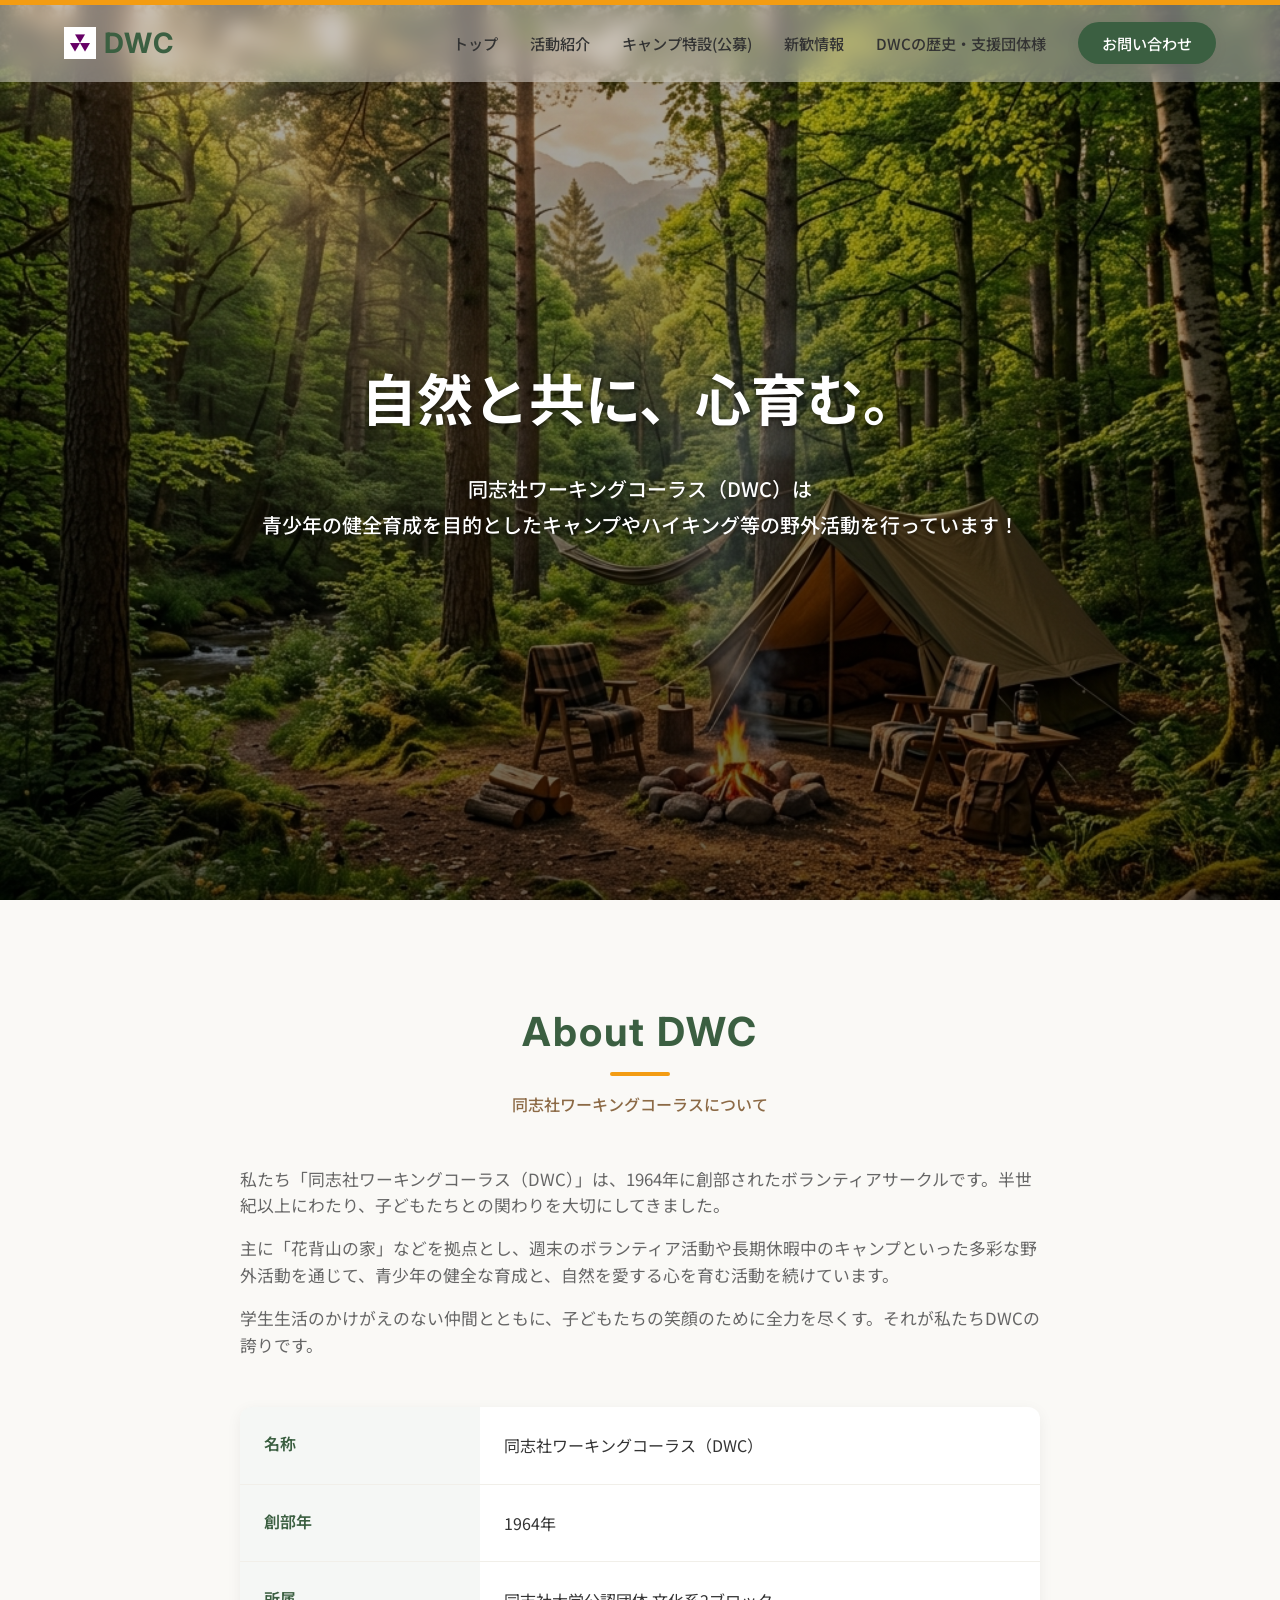
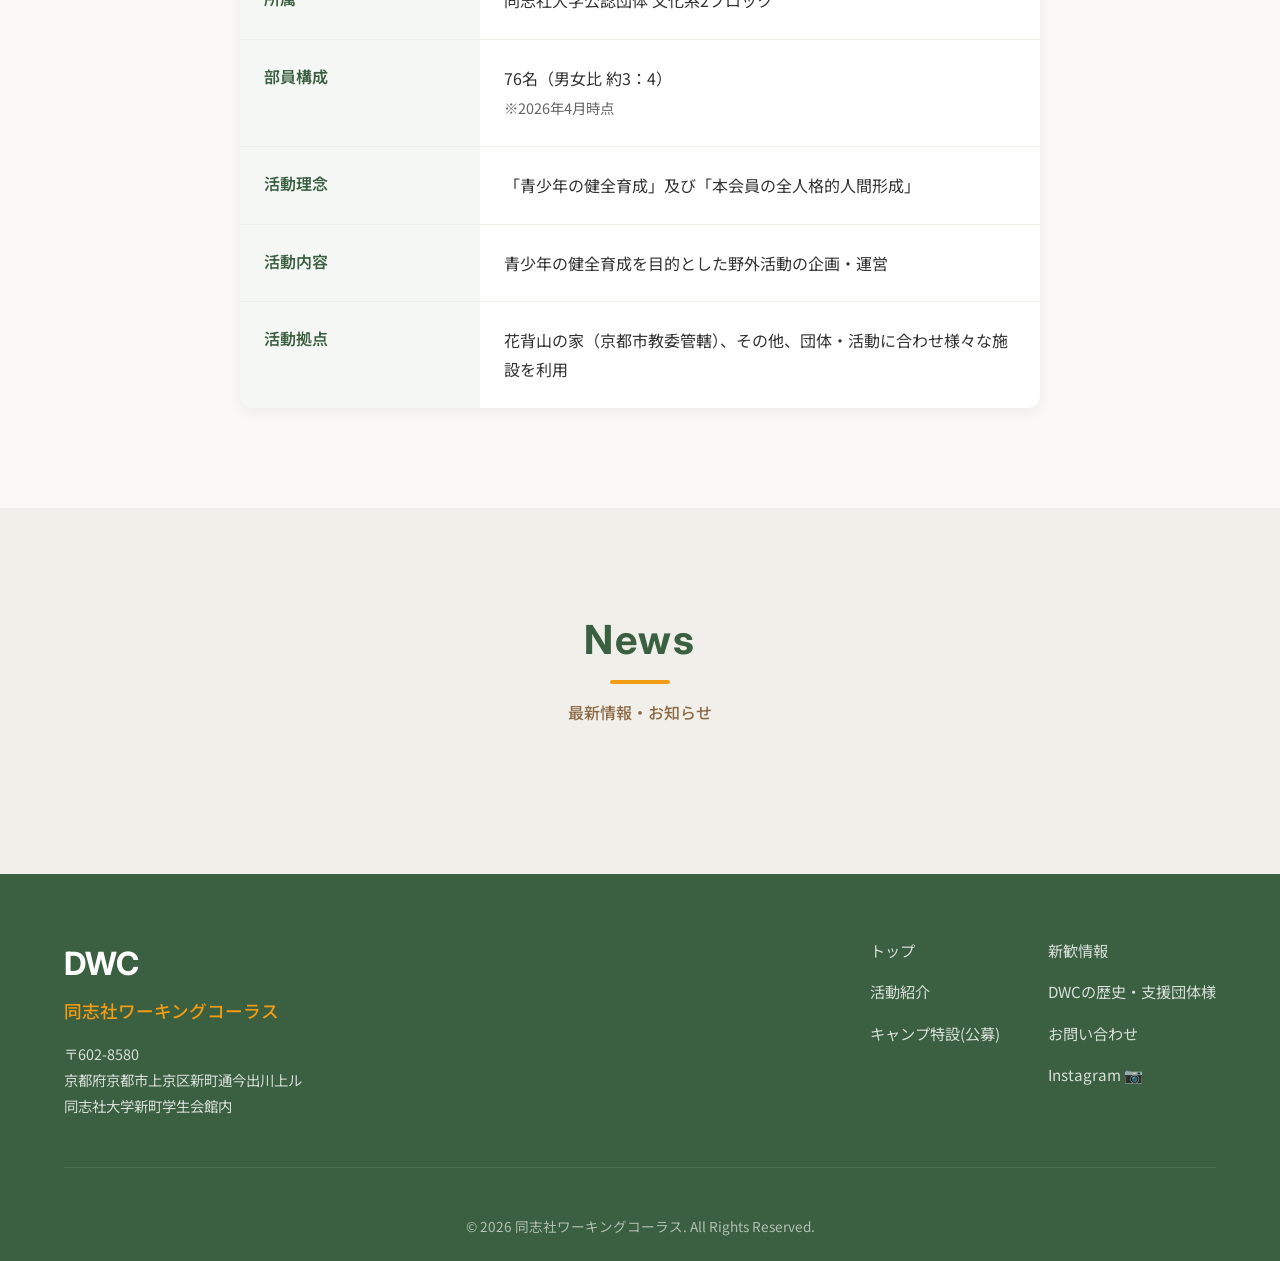
==== index.html @ 0c2f0df3 "Add msvalidate meta tag for site verification" ====
<!DOCTYPE html>
<html lang="ja">
<head>
    <meta charset="UTF-8">
    <meta name="viewport" content="width=device-width, initial-scale=1.0">
    <title>同志社ワーキングコーラス (DWC)</title>
    <meta name="description" content="青少年の健全育成を目的としたキャンプやハイキング等の野外活動を行っているボランティアサークル「同志社ワーキングコーラス（DWC）」の公式Webサイトです。">

    <meta name="google-site-verification" content="WTVAN0LI4fuYYmp2qSgjrgvC6RBIOwUpT6u1dR1ZpLk" />
    <meta name="msvalidate.01" content="C049A3F31948E22A58C5593B2875A94C" />
    <!-- Google Fonts: Inter and Noto Sans JP -->
    <link rel="preconnect" href="https://fonts.googleapis.com">
    <link rel="preconnect" href="https://fonts.gstatic.com" crossorigin>
    <link href="https://fonts.googleapis.com/css2?family=Inter:wght@400;600;700&family=Noto+Sans+JP:wght@400;500;700&display=swap" rel="stylesheet">
    <link rel="stylesheet" href="style.css">
</head>
<body>
    <div id="header-container"></div>

    <main>
        <!-- Hero Section -->
        <section class="hero">
            <div class="hero-overlay"></div>
            <div class="hero-content">
                <h1 class="hero-title fade-in-up">自然と共に、心育む。</h1>
                <p class="hero-subtitle fade-in-up delay-1">同志社ワーキングコーラス（DWC）は<br>青少年の健全育成を目的としたキャンプやハイキング等の野外活動を行っています！</p>
            </div>
        </section>

        <!-- About Section -->
        <section id="about" class="about section-padding">
            <div class="container">
                <div class="section-header">
                    <h2 class="section-title">About DWC</h2>
                    <p class="section-subtitle">同志社ワーキングコーラスについて</p>
                </div>
                <div class="about-section-body">
                    <div class="about-text" style="max-width: 800px; margin: 0 auto 48px;">
                        <p>私たち「同志社ワーキングコーラス（DWC）」は、1964年に創部されたボランティアサークルです。半世紀以上にわたり、子どもたちとの関わりを大切にしてきました。</p>
                        <p>主に「花背山の家」などを拠点とし、週末のボランティア活動や長期休暇中のキャンプといった多彩な野外活動を通じて、青少年の健全な育成と、自然を愛する心を育む活動を続けています。</p>
                        <p>学生生活のかけがえのない仲間とともに、子どもたちの笑顔のために全力を尽くす。それが私たちDWCの誇りです。</p>
                    </div>
                    
                    <div class="overview-content">
                        <table class="overview-table">
                            <tbody>
                                <tr>
                                    <th>名称</th>
                                    <td>同志社ワーキングコーラス（DWC）</td>
                                </tr>
                                <tr>
                                    <th>創部年</th>
                                    <td>1964年</td>
                                </tr>
                                <tr>
                                    <th>所属</th>
                                    <td>同志社大学公認団体 文化系2ブロック</td>
                                </tr>
                                <tr>
                                    <th>部員構成</th>
                                    <td>76名（男女比 約3：4）<br><span style="font-size: 0.9em; color: var(--color-text-light);">※2026年4月時点</span></td>
                                </tr>
                                <tr>
                                    <th>活動理念</th>
                                    <td>「青少年の健全育成」及び「本会員の全人格的人間形成」</td>
                                </tr>
                                <tr>
                                    <th>活動内容</th>
                                    <td>青少年の健全育成を目的とした野外活動の企画・運営</td>
                                </tr>
                                <tr>
                                    <th>活動拠点</th>
                                    <td>花背山の家（京都市教委管轄）、その他、団体・活動に合わせ様々な施設を利用</td>
                                </tr>
                            </tbody>
                        </table>
                    </div>
                </div>
            </div>
        </section>

        <!-- News Section -->
        <section id="news" class="news section-padding bg-light">
            <div class="container">
                <div class="section-header">
                    <h2 class="section-title">News</h2>
                    <p class="section-subtitle">最新情報・お知らせ</p>
                </div>
                <div class="news-container">
                    <ul id="news-list" class="news-list">
                        <!-- JavaScript will populate items here -->
                    </ul>
                </div>
            </div>
        </section>
    </main>

    <div id="footer-container"></div>

    <script src="script.js"></script>
</body>
</html>
---- style.css ----
/* Variables */
:root {
    --color-primary: #3b5f41; /* Deep forest green */
    --color-primary-light: #4e7a56;
    --color-secondary: #8c6a46; /* Earthy brown */
    --color-accent: #f39c12; /* Energetic orange for uniform */
    --color-bg: #faf9f6; /* Off-white/Beige */
    --color-bg-light: #f1efe9; /* Slightly darker beige for contrast sections */
    --color-text: #333333;
    --color-text-light: #666666;
    --color-white: #ffffff;
    
    --font-main: 'Noto Sans JP', sans-serif;
    --font-heading: 'Inter', 'Noto Sans JP', sans-serif;
    
    --transition-fast: 0.2s ease-in-out;
    --transition-normal: 0.3s ease;
    
    --shadow-sm: 0 4px 15px rgba(0,0,0,0.06); /* 少し濃く */
    --shadow-md: 0 12px 35px rgba(0,0,0,0.12); /* ホバー時はさらにフワッと浮くように */
}

/* Reset & Base */
* {
    margin: 0;
    padding: 0;
    box-sizing: border-box;
}

html {
    scroll-behavior: smooth;
}

body {
    font-family: var(--font-main);
    color: var(--color-text);
    background-color: var(--color-bg);
    line-height: 1.6;
    overflow-x: hidden;
}

a {
    text-decoration: none;
    color: inherit;
}

ul {
    list-style: none;
}

.container {
    max-width: 1200px;
    margin: 0 auto;
    padding: 0 24px;
}

.section-padding {
    padding: 100px 0;
}

.bg-light {
    background-color: var(--color-bg-light);
}

/* Typography */
h1, h2, h3, h4, .logo {
    font-family: var(--font-heading);
    font-weight: 700;
}

.section-header {
    text-align: center;
    margin-bottom: 48px;
}

.section-title {
    font-size: 2.5rem;
    color: var(--color-primary);
    margin-bottom: 16px; /* 8pxから16pxへ広げる */
    letter-spacing: 0.05em;
    position: relative; /* ★追加 */
    display: inline-block; /* ★追加 */
    padding-bottom: 12px; /* ★追加 */
}

.section-title::after {
    content: '';
    position: absolute;
    bottom: 0;
    left: 50%;
    transform: translateX(-50%);
    width: 60px;
    height: 4px;
    background-color: var(--color-accent);
    border-radius: 2px;
}

.section-subtitle {
    font-size: 1rem;
    color: var(--color-secondary);
    font-weight: 500;
}

/* Header & Nav */
.header {
    position: fixed;
    top: 0;
    left: 0;
    width: 100%;
    background-color: rgba(255, 255, 255, 0.4);
    backdrop-filter: blur(10px);
    -webkit-backdrop-filter: blur(10px);
    z-index: 1000;
    box-shadow: var(--shadow-sm);
    transition: var(--transition-normal);
    border-top: 5px solid var(--color-accent); /* ★このオレンジの線を追加！ */
}

.header-container {
    display: flex;
    justify-content: space-between;
    align-items: center;
    max-width: 1200px;
    margin: 0 auto;
    padding: 16px 24px;
}

.logo a {
    font-size: 1.75rem;
    color: var(--color-primary);
    letter-spacing: 0.05em;
}

.nav-list {
    display: flex;
    align-items: center;
    gap: 32px;
}

.nav-link {
    font-size: 0.95rem;
    font-weight: 500;
    color: var(--color-text);
    transition: var(--transition-fast);
    position: relative;
}

.nav-link:hover, .nav-link.active {
    color: var(--color-primary);
}

.nav-link::after {
    content: '';
    position: absolute;
    bottom: -4px;
    left: 0;
    width: 0;
    height: 2px;
    background-color: var(--color-primary);
    transition: var(--transition-normal);
}

.nav-link:hover::after, .nav-link.active::after {
    width: 100%;
}

.nav-link.contact-btn {
    background-color: var(--color-primary);
    color: var(--color-white);
    padding: 10px 24px;
    border-radius: 50px;
    box-shadow: var(--shadow-sm);
}

.nav-link.contact-btn::after {
    display: none;
}

.nav-link.contact-btn:hover {
    background-color: var(--color-primary-light);
    transform: translateY(-2px);
    box-shadow: var(--shadow-md);
}

.menu-toggle {
    display: none;
    flex-direction: column;
    justify-content: space-between;
    width: 30px;
    height: 20px;
    background: transparent;
    border: none;
    cursor: pointer;
    z-index: 1001;
}

.menu-toggle span {
    width: 100%;
    height: 2px;
    background-color: var(--color-text);
    transition: var(--transition-fast);
}

/* Hero Section */
.hero {
    position: relative;
    height: 100vh;
    min-height: 600px;
    display: flex;
    align-items: center;
    justify-content: center;
    text-align: center;
    background: url('assets/hero_bg.png') no-repeat center center/cover;
    background-color: var(--color-primary); /* fallback */
    padding: 0 24px;
    margin-top: 0;
}

.hero-overlay {
    position: absolute;
    top: 0;
    left: 0;
    width: 100%;
    height: 100%;
    background: linear-gradient(to bottom, rgba(0,0,0,0.3) 0%, rgba(0,0,0,0.6) 100%);
}

.hero-content {
    position: relative;
    z-index: 1;
    color: var(--color-white);
    max-width: 800px;
}

.hero-title {
    font-size: 3.5rem;
    margin-bottom: 24px;
    text-shadow: 0 2px 4px rgba(0,0,0,0.5);
}

.hero-subtitle {
    font-size: 1.25rem;
    font-weight: 500;
    text-shadow: 0 2px 4px rgba(0,0,0,0.5);
    line-height: 1.8;
}

/* About Section */
.about-content {
    display: grid;
    grid-template-columns: 1fr 1fr;
    gap: 60px;
    align-items: center;
}

.about-text p {
    margin-bottom: 16px;
    font-size: 1.05rem;
    color: var(--color-text-light);
}

.about-stats {
    display: grid;
    grid-template-columns: 1fr 1fr;
    gap: 24px;
}

.stat-card {
    background-color: var(--color-white);
    padding: 32px 24px;
    border-radius: 12px;
    text-align: center;
    box-shadow: var(--shadow-sm);
    border-top: 4px solid var(--color-accent);
    transition: var(--transition-normal);
}

.stat-card:hover {
    transform: translateY(-5px);
    box-shadow: var(--shadow-md);
}

.stat-number {
    display: block;
    font-size: 1.75rem;
    font-weight: 700;
    color: var(--color-primary);
    margin-bottom: 8px;
    font-family: var(--font-heading);
}

.stat-label {
    font-size: 0.9rem;
    color: var(--color-text-light);
    font-weight: 500;
}

/* News Section */
.news-container {
    max-width: 800px;
    margin: 0 auto;
}

.news-list {
    display: flex;
    flex-direction: column;
    gap: 16px;
}

.news-item {
    background-color: var(--color-white);
    border-radius: 8px;
    padding: 24px;
    display: flex;
    align-items: center;
    gap: 24px;
    box-shadow: var(--shadow-sm);
    transition: var(--transition-normal);
}

.news-item:hover {
    transform: translateX(5px);
    box-shadow: var(--shadow-md);
    border-left: 4px solid var(--color-accent);
}

.news-date {
    font-family: var(--font-heading);
    font-weight: 600;
    color: var(--color-secondary);
    white-space: nowrap;
}

.news-title {
    font-size: 1rem;
    font-weight: 500;
    color: var(--color-text);
}

.news-title a {
    transition: var(--transition-fast);
}

.news-title a:hover {
    color: var(--color-primary);
}

/* Footer */
.footer {
    background-color: var(--color-primary);
    color: var(--color-white);
    padding: 64px 0 24px;
}

.footer-content {
    display: grid;
    grid-template-columns: 1fr 1fr;
    gap: 48px;
    margin-bottom: 48px;
    padding-bottom: 48px;
    border-bottom: 1px solid rgba(255,255,255,0.1);
}

.footer-logo {
    font-size: 2rem;
    margin-bottom: 8px;
}

.footer-org {
    font-size: 1.1rem;
    font-weight: 500;
    margin-bottom: 16px;
    color: var(--color-accent);
}

.footer-address {
    font-size: 0.9rem;
    opacity: 0.8;
    line-height: 1.8;
}

.footer-links {
    display: flex;
    gap: 48px;
    justify-content: flex-end;
}

.footer-links ul {
    display: flex;
    flex-direction: column;
    gap: 16px;
}

.footer-links a {
    font-size: 0.95rem;
    opacity: 0.8;
    transition: var(--transition-fast);
}

.footer-links a:hover {
    opacity: 1;
    color: var(--color-accent);
}

.footer-bottom {
    text-align: center;
    font-size: 0.85rem;
    opacity: 0.6;
}

/* Animations */
.fade-in-up {
    animation: fadeInUp 1s ease forwards;
    opacity: 0;
    transform: translateY(20px);
}

.delay-1 {
    animation-delay: 0.3s;
}

@keyframes fadeInUp {
    to {
        opacity: 1;
        transform: translateY(0);
    }
}

/* Responsive */
@media (max-width: 900px) {
    .about-content {
        grid-template-columns: 1fr;
        gap: 40px;
    }
    
    .footer-content {
        grid-template-columns: 1fr;
        gap: 32px;
    }
    
    .footer-links {
        justify-content: flex-start;
    }
}

@media (max-width: 768px) {
    .menu-toggle {
        display: flex;
    }
    
    .nav {
        position: fixed;
        top: 0;
        right: -100%;
        width: 80%;
        max-width: 300px;
        height: 100vh;
        background-color: var(--color-white);
        padding: 80px 24px 40px;
        box-shadow: -5px 0 15px rgba(0,0,0,0.1);
        transition: var(--transition-normal);
        overflow-y: auto;
    }
    
    .nav.open {
        right: 0;
    }
    
    .nav-list {
        flex-direction: column;
        align-items: flex-start;
        gap: 24px;
    }
    
    .nav-link.contact-btn {
        margin-top: 16px;
    }
    
    .menu-toggle.open span:nth-child(1) {
        transform: translateY(9px) rotate(45deg);
    }
    
    .menu-toggle.open span:nth-child(2) {
        opacity: 0;
    }
    
    .menu-toggle.open span:nth-child(3) {
        transform: translateY(-9px) rotate(-45deg);
    }

    .hero-title {
        font-size: 2.5rem;
    }
    
    .hero-subtitle {
        font-size: 1.05rem;
    }

    .news-item {
        flex-direction: column;
        align-items: flex-start;
        gap: 8px;
    }
}

/* Page Header (Subpages) */
.page-header {
    background-color: var(--color-primary);
    color: var(--color-white);
    padding: 140px 0 60px; /* Account for fixed header */
    text-align: center;
}

.page-title {
    font-size: 2.5rem;
    letter-spacing: 0.05em;
    text-shadow: 0 2px 4px rgba(0,0,0,0.2);
}

/* History Page specific */
.history-text {
    max-width: 800px;
    margin: 0 auto;
    background-color: var(--color-white);
    padding: 40px;
    border-radius: 12px;
    box-shadow: var(--shadow-sm);
    border-top: 4px solid var(--color-accent);
}

.history-text p {
    font-size: 1.05rem;
    color: var(--color-text);
    margin-bottom: 24px;
    line-height: 1.8;
}

.history-text p:last-child {
    margin-bottom: 0;
}

.supporters-grid {
    display: grid;
    grid-template-columns: repeat(auto-fit, minmax(300px, 1fr));
    gap: 32px;
}

.supporter-card {
    background-color: var(--color-white);
    padding: 32px;
    border-radius: 12px;
    box-shadow: var(--shadow-sm);
    transition: var(--transition-normal);
    border-left: 4px solid var(--color-accent);
}

.supporter-card:hover {
    transform: translateY(-5px);
    box-shadow: var(--shadow-md);
}

.supporter-name {
    font-size: 1.25rem;
    color: var(--color-primary);
    margin-bottom: 16px;
    line-height: 1.4;
}

.supporter-desc {
    font-size: 0.95rem;
    color: var(--color-text-light);
    line-height: 1.6;
}

/* About Page specific */
.text-center {
    text-align: center;
}
.daily-desc {
    font-size: 1.15rem;
    color: var(--color-text);
    max-width: 600px;
    margin: 0 auto;
    line-height: 1.8;
}

/* Accordion */
.accordion-container {
    max-width: 800px;
    margin: 0 auto;
    display: flex;
    flex-direction: column;
    gap: 16px;
}
.accordion-item {
    background-color: var(--color-white);
    border-radius: 8px;
    box-shadow: var(--shadow-sm);
    overflow: hidden;
}
.accordion-header {
    width: 100%;
    text-align: left;
    background: none;
    border: none;
    padding: 24px;
    display: flex;
    justify-content: space-between;
    align-items: center;
    cursor: pointer;
    transition: var(--transition-fast);
}
.accordion-header:hover {
    background-color: rgba(59, 95, 65, 0.05);
}
.accordion-title {
    font-size: 1.1rem;
    font-weight: 600;
    color: var(--color-primary);
    font-family: var(--font-heading);
}
.accordion-icon {
    position: relative;
    width: 20px;
    height: 20px;
}
.accordion-icon::before,
.accordion-icon::after {
    content: '';
    position: absolute;
    background-color: var(--color-secondary);
    transition: var(--transition-normal);
}
.accordion-icon::before {
    top: 9px;
    left: 0;
    width: 20px;
    height: 2px;
}
.accordion-icon::after {
    top: 0;
    left: 9px;
    width: 2px;
    height: 20px;
}
.accordion-header.active .accordion-icon::after {
    transform: rotate(90deg);
    opacity: 0;
}
.accordion-content {
    max-height: 0;
    overflow: hidden;
    transition: max-height 0.3s ease-out;
}
.accordion-body {
    padding: 0 24px 24px;
    color: var(--color-text-light);
}
.activity-meta {
    margin-bottom: 16px;
    font-size: 0.95rem;
    color: var(--color-text);
}
.activity-quote {
    border-left: 4px solid var(--color-accent);
    padding-left: 16px;
    font-style: italic;
    background-color: var(--color-bg);
    padding: 16px;
    border-radius: 0 8px 8px 0;
}
.activity-quote p {
    margin-bottom: 8px;
    line-height: 1.6;
}
.activity-quote cite {
    display: block;
    font-size: 0.9rem;
    color: var(--color-secondary);
    text-align: right;
    font-weight: 500;
    font-style: normal;
}

/* Gallery Grid */
.gallery-grid {
    display: grid;
    grid-template-columns: repeat(auto-fit, minmax(300px, 1fr));
    gap: 24px;
}
.gallery-item {
    border-radius: 12px;
    overflow: hidden;
    box-shadow: var(--shadow-sm);
    aspect-ratio: 4 / 3;
    transition: var(--transition-normal);
}
.gallery-item:hover {
    transform: scale(1.02);
    box-shadow: var(--shadow-md);
}
.gallery-image.placeholder-img {
    width: 100%;
    height: 100%;
    background-color: var(--color-bg-light);
    display: flex;
    align-items: center;
    justify-content: center;
    color: var(--color-secondary);
    font-weight: 600;
    font-size: 1.2rem;
    border: 2px dashed rgba(140, 106, 70, 0.3);
}

/* Camp Page specific */
.camp-catchphrase {
    font-size: 2.2rem;
    color: var(--color-primary);
    margin-bottom: 16px;
    letter-spacing: 0.05em;
    font-family: var(--font-heading);
}

/* Overview Table */
.overview-content {
    max-width: 800px;
    margin: 0 auto;
    background-color: var(--color-white);
    border-radius: 12px;
    box-shadow: var(--shadow-sm);
    overflow: hidden;
}
.overview-table {
    width: 100%;
    border-collapse: collapse;
}
.overview-table th, .overview-table td {
    padding: 24px;
    border-bottom: 1px solid var(--color-bg-light);
    text-align: left;
}
.overview-table tr:last-child th, .overview-table tr:last-child td {
    border-bottom: none;
}
.overview-table th {
    background-color: rgba(59, 95, 65, 0.05);
    color: var(--color-primary);
    width: 30%;
    font-weight: 600;
    vertical-align: top;
}
.overview-table td {
    color: var(--color-text);
    line-height: 1.8;
}

/* Features Grid (Safety) */
.features-grid {
    display: grid;
    grid-template-columns: repeat(auto-fit, minmax(300px, 1fr));
    gap: 32px;
}
.feature-card {
    background-color: var(--color-white);
    padding: 40px 32px;
    border-radius: 12px;
    box-shadow: var(--shadow-sm);
    text-align: center;
    border-top: 4px solid var(--color-primary-light);
    transition: var(--transition-normal);
}
.feature-card:hover {
    transform: translateY(-5px);
    box-shadow: var(--shadow-md);
}
.feature-icon {
    font-size: 3rem;
    margin-bottom: 24px;
}
.feature-title {
    font-size: 1.25rem;
    color: var(--color-primary);
    margin-bottom: 16px;
    font-weight: 700;
}
.feature-desc {
    font-size: 0.95rem;
    color: var(--color-text-light);
    line-height: 1.6;
    text-align: left;
}
.safety-list {
    margin-top: 24px;
    padding-top: 24px;
    border-top: 1px solid var(--color-bg-light);
    text-align: left;
    list-style: none;
}
.safety-list li {
    font-size: 0.9rem;
    color: var(--color-text);
    margin-bottom: 16px;
    line-height: 1.5;
    position: relative;
    padding-left: 16px;
}
.safety-list li::before {
    content: '・';
    position: absolute;
    left: 0;
    color: var(--color-primary);
    font-weight: bold;
}
.safety-list li:last-child {
    margin-bottom: 0;
}

/* CTA Section */
.bg-primary {
    background-color: var(--color-primary);
    color: var(--color-white);
}
.cta-title {
    font-size: 2.5rem;
    margin-bottom: 16px;
    color: var(--color-white);
}
.cta-desc {
    font-size: 1.1rem;
    margin-bottom: 40px;
    opacity: 0.9;
}
.cta-button-wrapper {
    margin-bottom: 16px;
}
.btn-large {
    display: inline-block;
    padding: 20px 48px;
    font-size: 1.25rem;
    font-weight: 700;
    border-radius: 50px;
    transition: var(--transition-normal);
    box-shadow: var(--shadow-md);
}
.btn-accent {
    background-color: var(--color-accent);
    color: var(--color-white);
}
.btn-accent:hover {
    background-color: #d67118;
    transform: scale(1.05) translateY(-2px);
    box-shadow: 0 8px 24px rgba(230, 126, 34, 0.4);
    color: var(--color-white);
}
.btn-large.btn-accent.disabled {
    background-color: #95a5a6;
    color: #ffffff;
    pointer-events: none;
    box-shadow: none;
    transform: none;
}
.cta-note {
    font-size: 0.85rem;
    opacity: 0.8;
}

@media (max-width: 768px) {
    .overview-table th, .overview-table td {
        display: block;
        width: 100%;
    }
    .overview-table th {
        border-bottom: none;
        padding-bottom: 8px;
    }
    .overview-table td {
        padding-top: 0;
    }
}

/* Recruit Page specific */
.text-accent {
    color: var(--color-accent); /* Make title brighter */
}

/* Message Section */
.message-content {
    display: flex;
    align-items: center;
    gap: 48px;
    background-color: var(--color-white);
    padding: 40px;
    border-radius: 16px;
    box-shadow: var(--shadow-sm);
    border: 2px solid var(--color-accent); /* Brighter vibe */
}
.message-image {
    flex-shrink: 0;
    width: 200px;
    height: 200px;
    border-radius: 50%;
    overflow: hidden;
}
.message-image.placeholder-img {
    background-color: var(--color-bg-light);
    display: flex;
    align-items: center;
    justify-content: center;
    color: var(--color-secondary);
    font-weight: 600;
    text-align: center;
    border: 2px dashed rgba(140, 106, 70, 0.3);
}
.message-title {
    font-size: 1.8rem;
    color: var(--color-primary);
    margin-bottom: 8px;
    font-family: var(--font-heading);
}
.message-subtitle {
    font-size: 1rem;
    color: var(--color-accent);
    font-weight: 600;
    margin-bottom: 16px;
}
.message-text p {
    font-size: 1.05rem;
    color: var(--color-text);
    margin-bottom: 16px;
    line-height: 1.8;
}

/* Schedule Section */
.schedule-container {
    max-width: 800px;
    margin: 0 auto;
}
.schedule-list {
    display: flex;
    flex-direction: column;
    gap: 16px;
}
.schedule-item {
    background-color: var(--color-white);
    border-radius: 12px;
    padding: 24px;
    display: flex;
    align-items: center;
    gap: 24px;
    box-shadow: var(--shadow-sm);
    transition: var(--transition-fast);
    border-left: 6px solid var(--color-accent); /* Vibrant left border */
}
.schedule-item:hover {
    transform: translateY(-3px) scale(1.01);
    box-shadow: var(--shadow-md);
}
.schedule-date {
    font-family: var(--font-heading);
    font-weight: 700;
    color: var(--color-accent);
    font-size: 1.2rem;
    white-space: nowrap;
    min-width: 100px;
}
.schedule-title {
    font-size: 1.1rem;
    font-weight: 600;
    color: var(--color-text);
}

/* SNS & Poster Section */
.sns-poster-content {
    display: grid;
    grid-template-columns: 1fr 1fr;
    gap: 48px;
    align-items: center;
}
.poster-image {
    width: 100%;
    aspect-ratio: 3 / 4;
    border-radius: 12px;
    box-shadow: var(--shadow-md);
}
.poster-image.placeholder-img {
    background-color: var(--color-bg-light);
    display: flex;
    align-items: center;
    justify-content: center;
    color: var(--color-secondary);
    font-weight: 600;
    text-align: center;
    border: 2px dashed rgba(140, 106, 70, 0.3);
}
.sns-title {
    font-size: 2rem;
    color: var(--color-primary);
    margin-bottom: 16px;
    font-family: var(--font-heading);
}
.sns-desc {
    font-size: 1.1rem;
    line-height: 1.8;
    margin-bottom: 32px;
    color: var(--color-text);
}
.btn-instagram {
    background: linear-gradient(45deg, #f09433 0%, #e6683c 25%, #dc2743 50%, #cc2366 75%, #bc1888 100%);
    color: var(--color-white);
    display: inline-flex;
    align-items: center;
    gap: 12px;
    padding: 16px 32px;
}
.btn-instagram:hover {
    transform: translateY(-3px);
    box-shadow: 0 8px 24px rgba(220, 39, 67, 0.4);
    color: var(--color-white);
}

@media (max-width: 768px) {
    .message-content {
        flex-direction: column;
        text-align: center;
        gap: 24px;
    }
    .sns-poster-content {
        grid-template-columns: 1fr;
    }
    .schedule-item {
        flex-direction: column;
        align-items: flex-start;
        gap: 8px;
    }
}

/* Contact Page specific */
.alert-banner {
    background-color: #fff8e1; /* Light yellow background */
    border: 2px solid #ffc107; /* Amber border */
    border-radius: 12px;
    padding: 24px;
    display: flex;
    gap: 24px;
    align-items: flex-start;
    margin-bottom: 64px;
    box-shadow: var(--shadow-sm);
}
.alert-icon {
    font-size: 2rem;
    line-height: 1;
}
.alert-content {
    flex: 1;
}
.alert-title {
    font-size: 1.2rem;
    color: #b08d00;
    margin-bottom: 8px;
    font-weight: 700;
}
.alert-text {
    font-size: 0.95rem;
    color: var(--color-text);
    margin-bottom: 16px;
    line-height: 1.6;
}
.btn-small {
    display: inline-block;
    padding: 10px 24px;
    font-size: 0.95rem;
    font-weight: 600;
    border-radius: 50px;
    transition: var(--transition-fast);
}
.btn-outline-alert {
    border: 2px solid #ffc107;
    color: #b08d00;
    background-color: transparent;
}
.btn-outline-alert:hover {
    background-color: #ffc107;
    color: var(--color-white);
}

.form-container {
    max-width: 800px;
    margin: 0 auto;
}
.form-note {
    text-align: center;
    color: var(--color-text-light);
    font-size: 0.95rem;
    margin-bottom: 24px;
}
.google-form-wrapper {
    position: relative;
    width: 100%;
    /* Typical aspect ratio for Google Forms */
    padding-bottom: 120%; 
    height: 0;
    overflow: hidden;
    border-radius: 12px;
    box-shadow: var(--shadow-sm);
}
.placeholder-form {
    background-color: var(--color-bg-light);
    border: 2px dashed rgba(140, 106, 70, 0.3);
}
.placeholder-form-content {
    position: absolute;
    top: 0;
    left: 0;
    width: 100%;
    height: 100%;
    display: flex;
    align-items: center;
    justify-content: center;
    color: var(--color-secondary);
    font-weight: 600;
    font-size: 1.2rem;
    text-align: center;
}

@media (max-width: 768px) {
    .alert-banner {
        flex-direction: column;
        align-items: center;
        text-align: center;
        gap: 16px;
    }
    .google-form-wrapper {
        padding-bottom: 150%; /* Taller on mobile */
    }
}

.header-logo-img {
    height: 32px;
    width: auto;
}
.btn-outline {
    display: inline-block;
    padding: 10px 24px;
    font-size: 0.95rem;
    font-weight: 600;
    border-radius: 50px;
    transition: var(--transition-fast);
    border: 2px solid var(--color-primary);
    color: var(--color-primary);
    background-color: transparent;
}
.btn-outline:hover {
    background-color: var(--color-primary);
    color: var(--color-white);
}

/* Camp page specific enhancements */
.intro-message-box {
    max-width: 800px;
    margin: 0 auto;
    background-color: var(--color-white);
    padding: 40px;
    border-radius: 12px;
    box-shadow: var(--shadow-sm);
    border-left: 4px solid var(--color-accent);
}
.intro-message-box p {
    font-size: 1.05rem;
    color: var(--color-text);
    margin-bottom: 16px;
    line-height: 1.8;
    text-align: left;
}
.intro-message-box p:last-child {
    margin-bottom: 0;
}

.health-info-box {
    max-width: 800px;
    margin: 0 auto 48px;
    background-color: var(--color-white);
    border: 2px solid var(--color-accent);
    border-radius: 12px;
    padding: 32px;
    text-align: left;
    box-shadow: var(--shadow-sm);
}
.health-info-title {
    color: var(--color-accent);
    font-size: 1.25rem;
    margin-bottom: 16px;
    font-weight: 700;
}
.health-info-text {
    font-size: 1rem;
    color: var(--color-text);
    line-height: 1.7;
    margin-bottom: 24px;
}
.health-info-contact {
    background-color: var(--color-bg-light);
    padding: 16px;
    border-radius: 8px;
    font-size: 0.95rem;
    color: var(--color-text-light);
    line-height: 1.6;
}
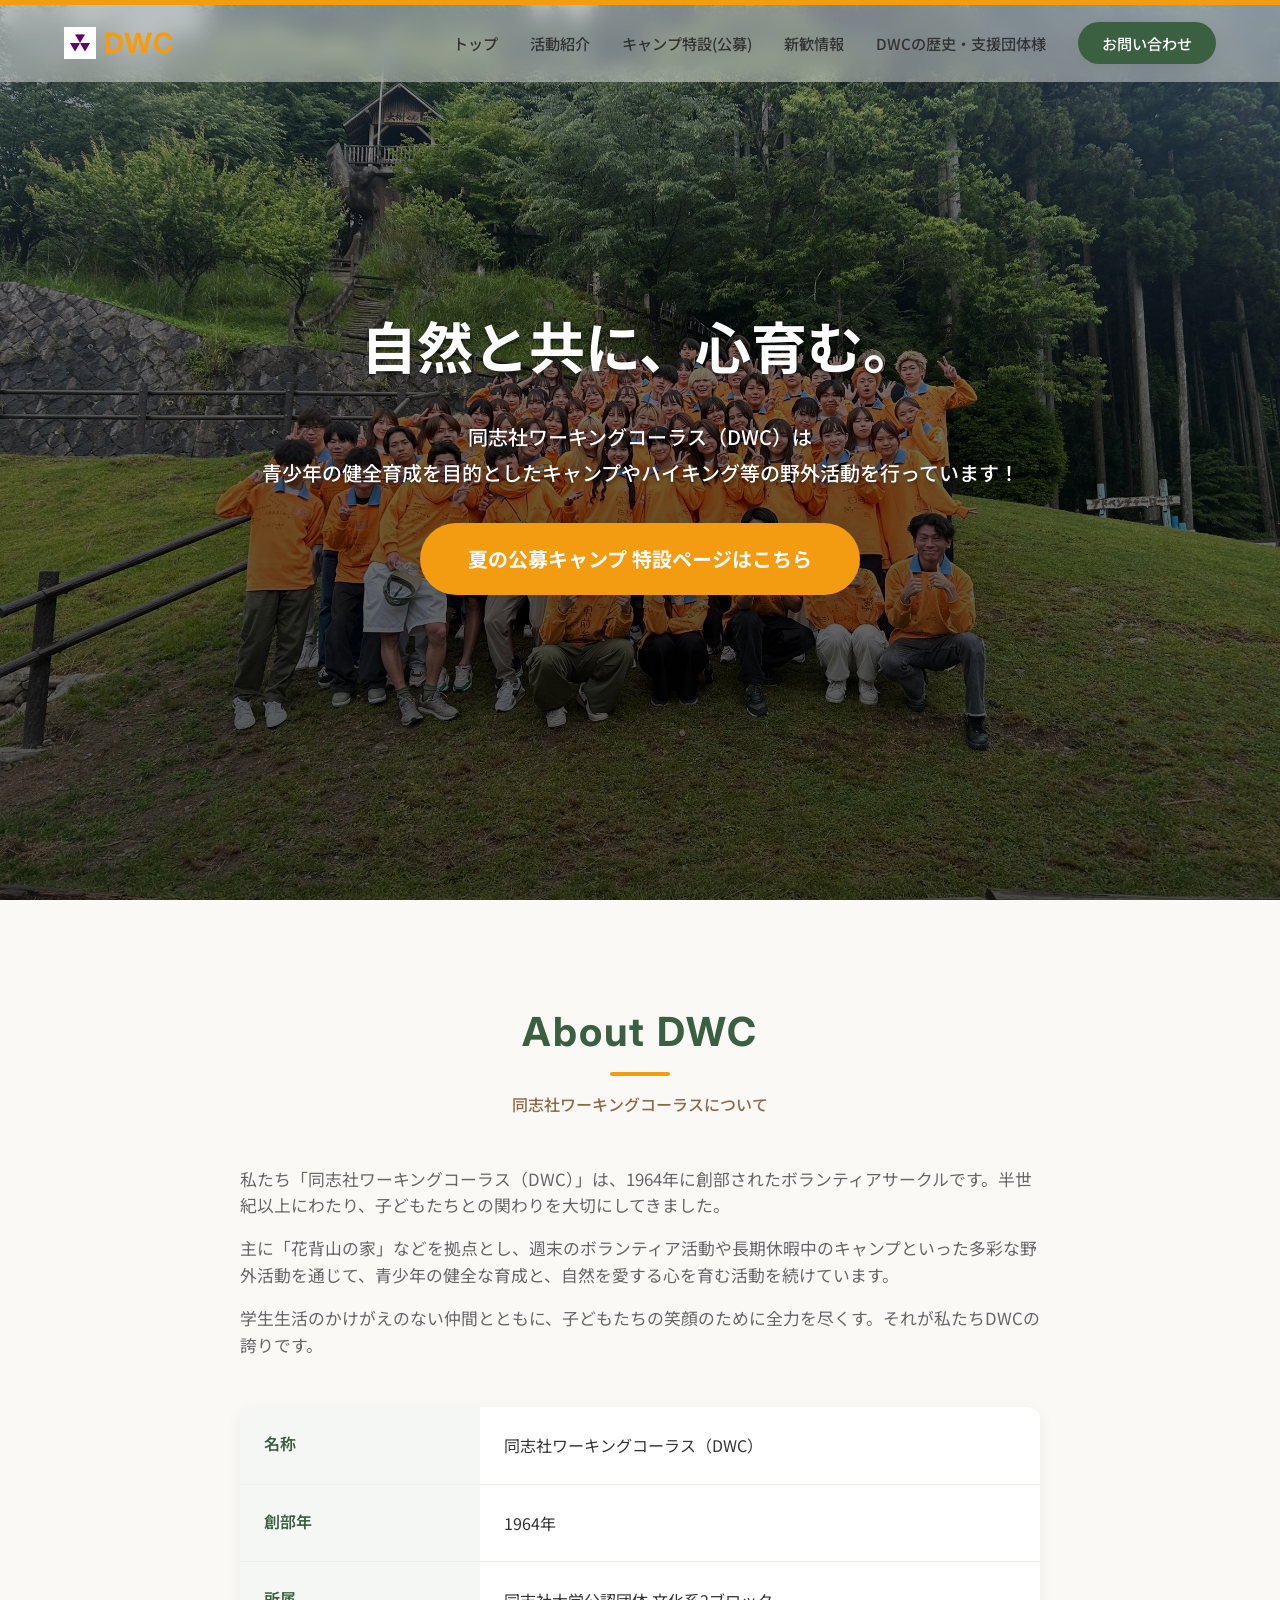
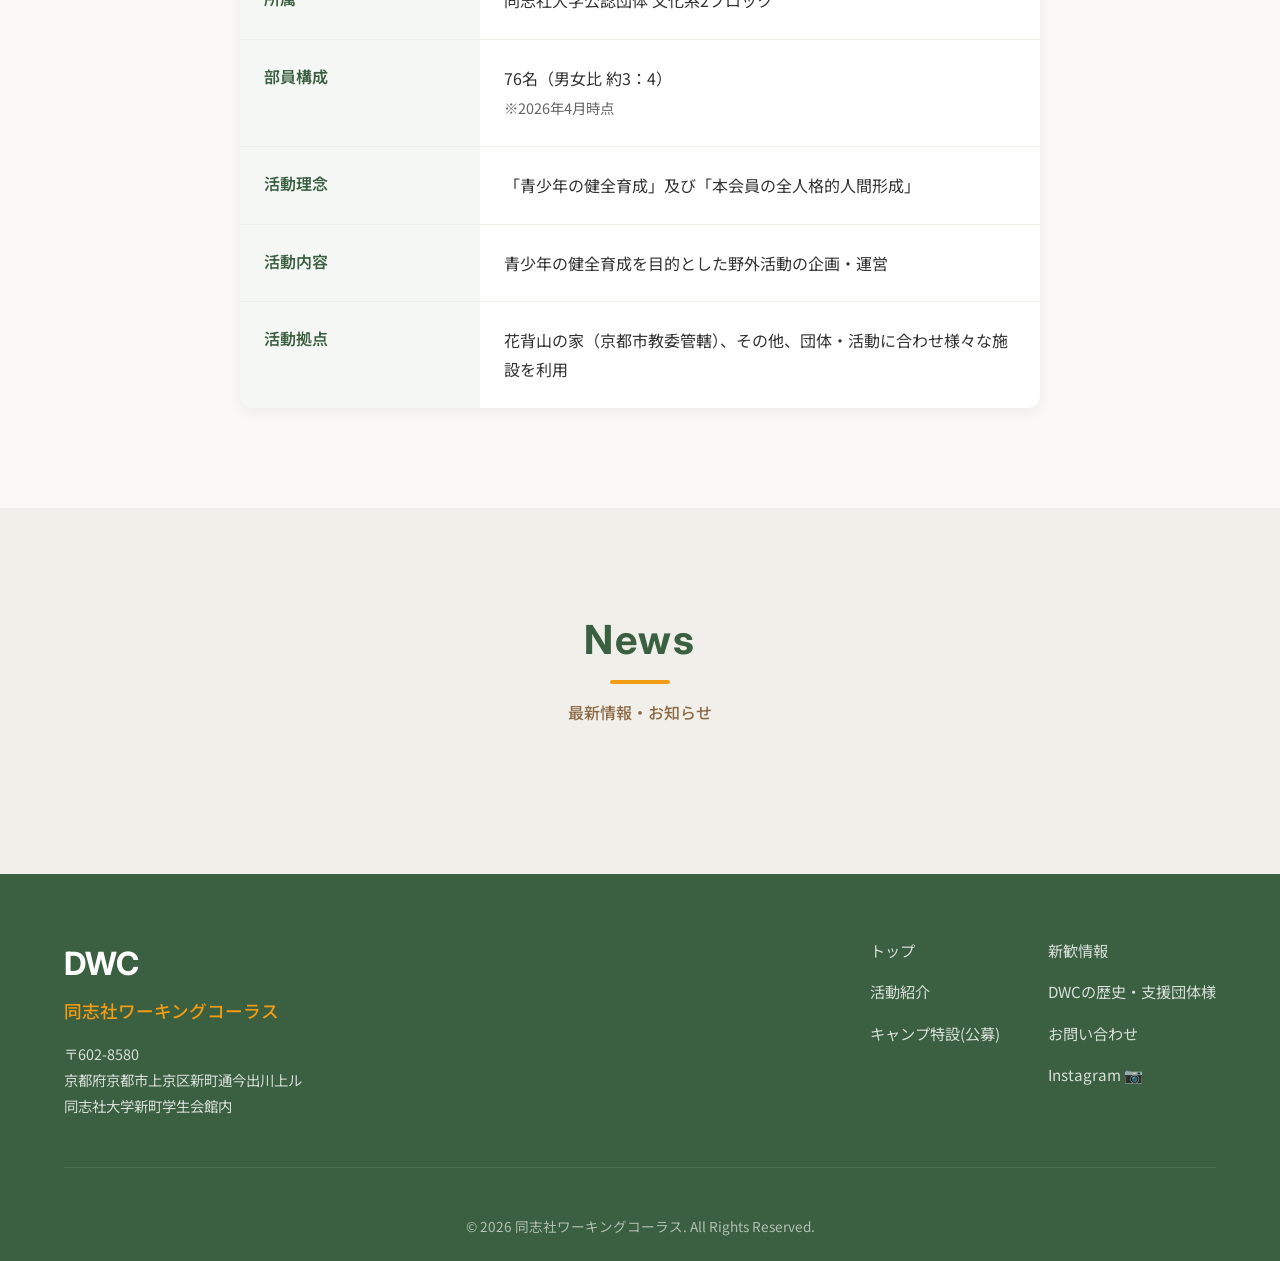
==== commit c39c243c: "Add files via upload" ====
--- a/index.html
+++ b/index.html
@@ -5,14 +5,21 @@
     <meta name="viewport" content="width=device-width, initial-scale=1.0">
     <title>同志社ワーキングコーラス (DWC)</title>
     <meta name="description" content="青少年の健全育成を目的としたキャンプやハイキング等の野外活動を行っているボランティアサークル「同志社ワーキングコーラス（DWC）」の公式Webサイトです。">
-
-    <meta name="google-site-verification" content="WTVAN0LI4fuYYmp2qSgjrgvC6RBIOwUpT6u1dR1ZpLk" />
-    <meta name="msvalidate.01" content="C049A3F31948E22A58C5593B2875A94C" />
     <!-- Google Fonts: Inter and Noto Sans JP -->
     <link rel="preconnect" href="https://fonts.googleapis.com">
     <link rel="preconnect" href="https://fonts.gstatic.com" crossorigin>
     <link href="https://fonts.googleapis.com/css2?family=Inter:wght@400;600;700&family=Noto+Sans+JP:wght@400;500;700&display=swap" rel="stylesheet">
     <link rel="stylesheet" href="style.css">
+    <meta property="og:site_name" content="同志社ワーキングコーラス (DWC)">
+    <script type="application/ld+json">
+    {
+      "@context": "https://schema.org",
+      "@type": "WebSite",
+      "name": "同志社ワーキングコーラス (DWC)",
+      "url": "https://doshisha-working-chorus.github.io/dwc-web/"
+    }
+    </script>
+    <link rel="icon" href="assets/favicon.svg" type="image/svg+xml">
 </head>
 <body>
     <div id="header-container"></div>
@@ -20,10 +27,12 @@
     <main>
         <!-- Hero Section -->
         <section class="hero">
-            <div class="hero-overlay"></div>
             <div class="hero-content">
                 <h1 class="hero-title fade-in-up">自然と共に、心育む。</h1>
                 <p class="hero-subtitle fade-in-up delay-1">同志社ワーキングコーラス（DWC）は<br>青少年の健全育成を目的としたキャンプやハイキング等の野外活動を行っています！</p>
+                <div class="hero-cta" style="margin-top: 32px;">
+                    <a href="camp.html" class="btn-large btn-accent">夏の公募キャンプ 特設ページはこちら</a>
+                </div>
             </div>
         </section>
 
--- a/style.css
+++ b/style.css
@@ -127,7 +127,7 @@
 
 .logo a {
     font-size: 1.75rem;
-    color: var(--color-primary);
+    color: var(--color-accent);
     letter-spacing: 0.05em;
 }
 
@@ -201,7 +201,7 @@
     transition: var(--transition-fast);
 }
 
-/* Hero Section */
+/* Hero Section (Index) */
 .hero {
     position: relative;
     height: 100vh;
@@ -210,19 +210,61 @@
     align-items: center;
     justify-content: center;
     text-align: center;
-    background: url('assets/hero_bg.png') no-repeat center center/cover;
-    background-color: var(--color-primary); /* fallback */
     padding: 0 24px;
     margin-top: 0;
-}
-
-.hero-overlay {
-    position: absolute;
-    top: 0;
-    left: 0;
+    background-image: linear-gradient(rgba(0,0,0,0.4), rgba(0,0,0,0.7)), url('assets/bg-index.png');
+    background-size: cover;
+    background-position: center;
+    background-repeat: no-repeat;
+    background-color: var(--color-primary); /* fallback */
+}
+
+/* Split Header Layout (Subpages) */
+.page-header-split {
+    display: flex;
+    flex-direction: row;
+    align-items: center;
+    background-color: var(--color-primary);
+    color: var(--color-white);
+    padding-top: 80px; /* Account for fixed header */
+    min-height: 350px;
+}
+
+.header-text {
+    flex: 1;
+    padding: 60px 40px;
+    display: flex;
+    flex-direction: column;
+    justify-content: center;
+    align-items: center;
+    text-align: center;
+}
+
+.header-image {
+    flex: 1;
+    display: flex;
+}
+
+.header-image img {
     width: 100%;
-    height: 100%;
-    background: linear-gradient(to bottom, rgba(0,0,0,0.3) 0%, rgba(0,0,0,0.6) 100%);
+    height: auto;
+    aspect-ratio: 16 / 9;
+    object-fit: cover;
+}
+
+@media (max-width: 767px) {
+    .page-header-split {
+        flex-direction: column;
+    }
+    
+    .header-text {
+        width: 100%;
+        padding: 40px 20px;
+    }
+    
+    .header-image {
+        width: 100%;
+    }
 }
 
 .hero-content {
@@ -1197,6 +1239,17 @@
     line-height: 1.7;
     margin-bottom: 24px;
 }
+.badge-important {
+    display: inline-block;
+    background-color: #e74c3c;
+    color: #ffffff;
+    font-size: 0.75rem;
+    font-weight: bold;
+    padding: 2px 8px;
+    border-radius: 12px;
+    margin-right: 8px;
+    vertical-align: middle;
+}
 .health-info-contact {
     background-color: var(--color-bg-light);
     padding: 16px;
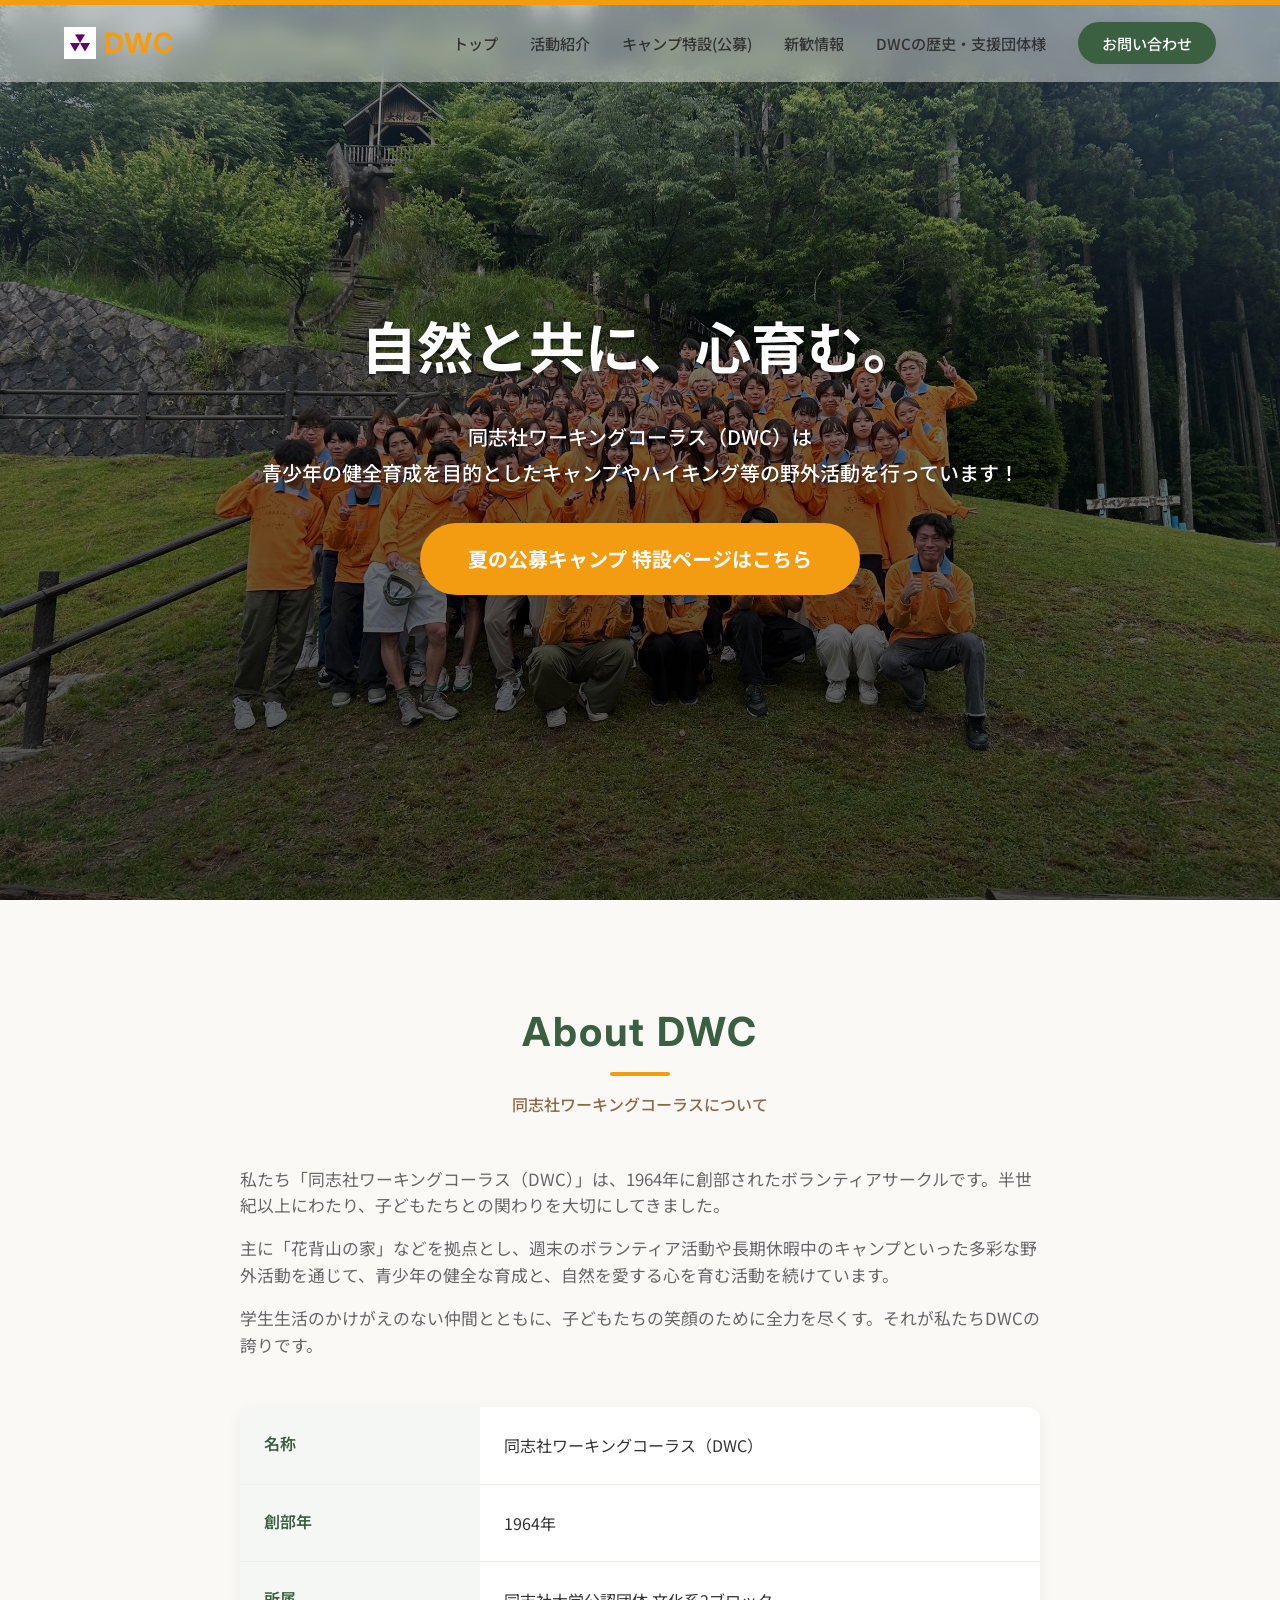
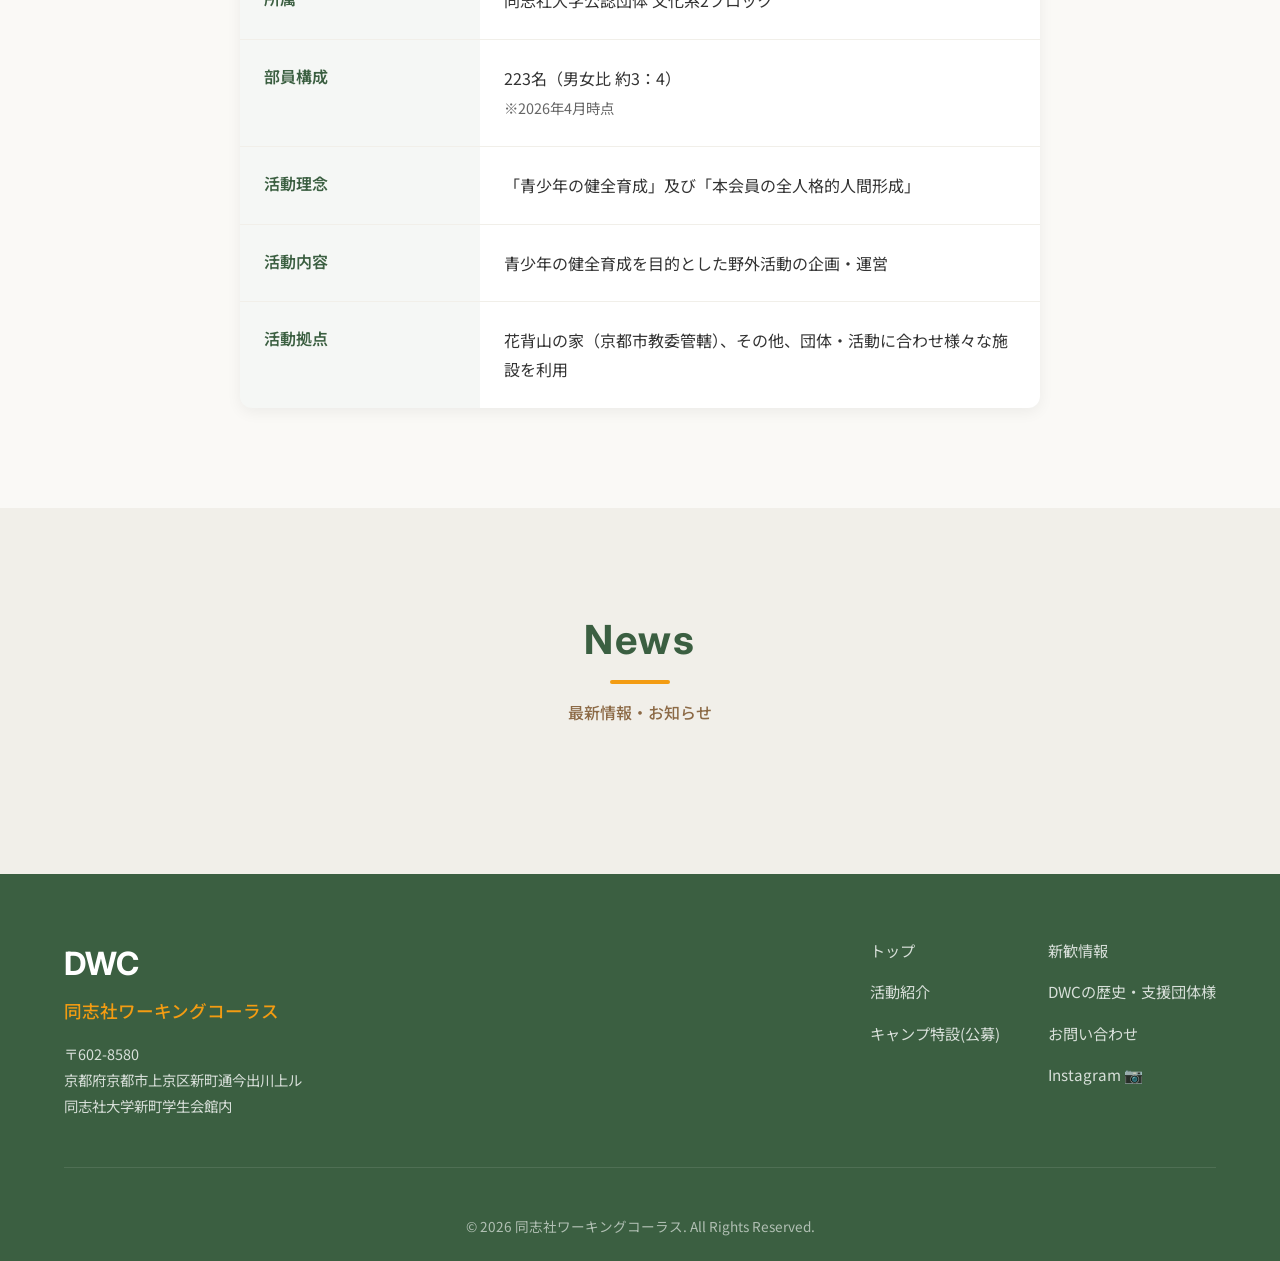
==== commit 99442bd4: "Add files via upload" ====
--- a/index.html
+++ b/index.html
@@ -67,7 +67,7 @@
                                 </tr>
                                 <tr>
                                     <th>部員構成</th>
-                                    <td>76名（男女比 約3：4）<br><span style="font-size: 0.9em; color: var(--color-text-light);">※2026年4月時点</span></td>
+                                    <td>223名（男女比 約3：4）<br><span style="font-size: 0.9em; color: var(--color-text-light);">※2026年4月時点</span></td>
                                 </tr>
                                 <tr>
                                     <th>活動理念</th>
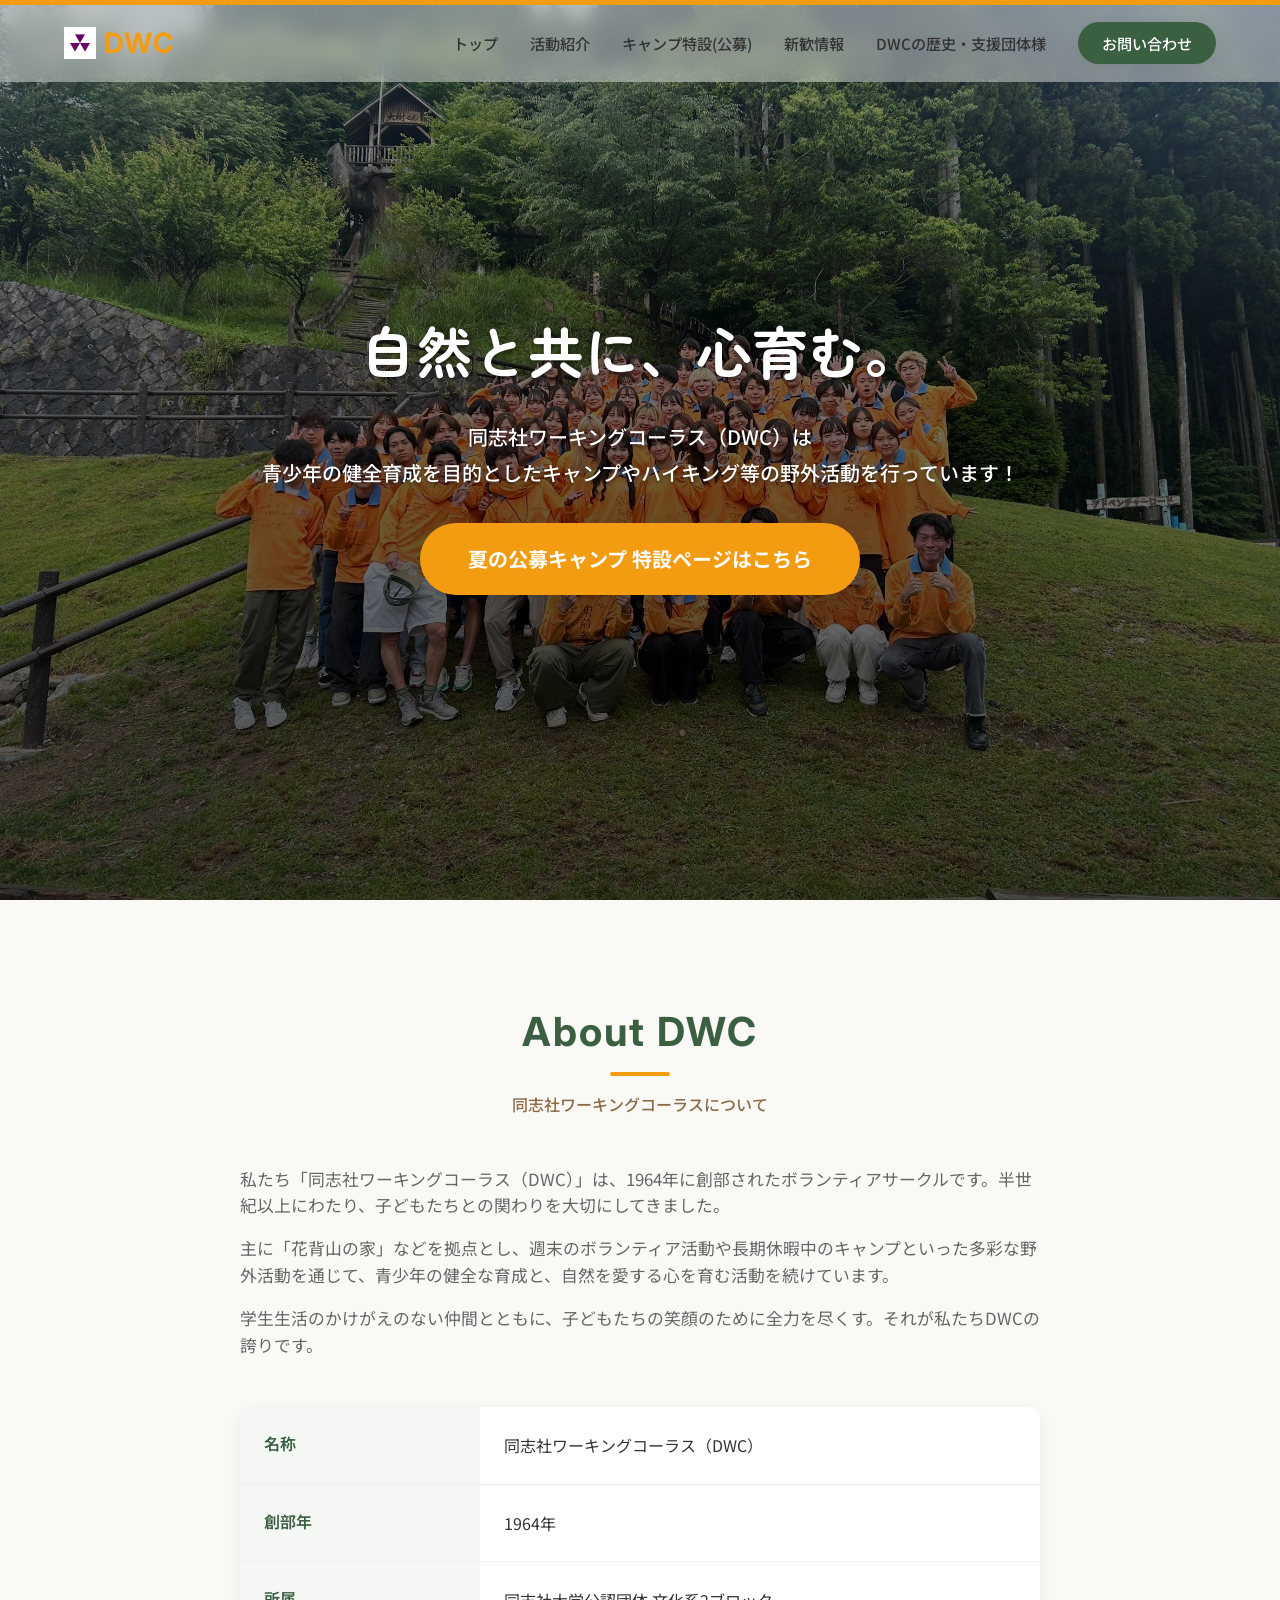
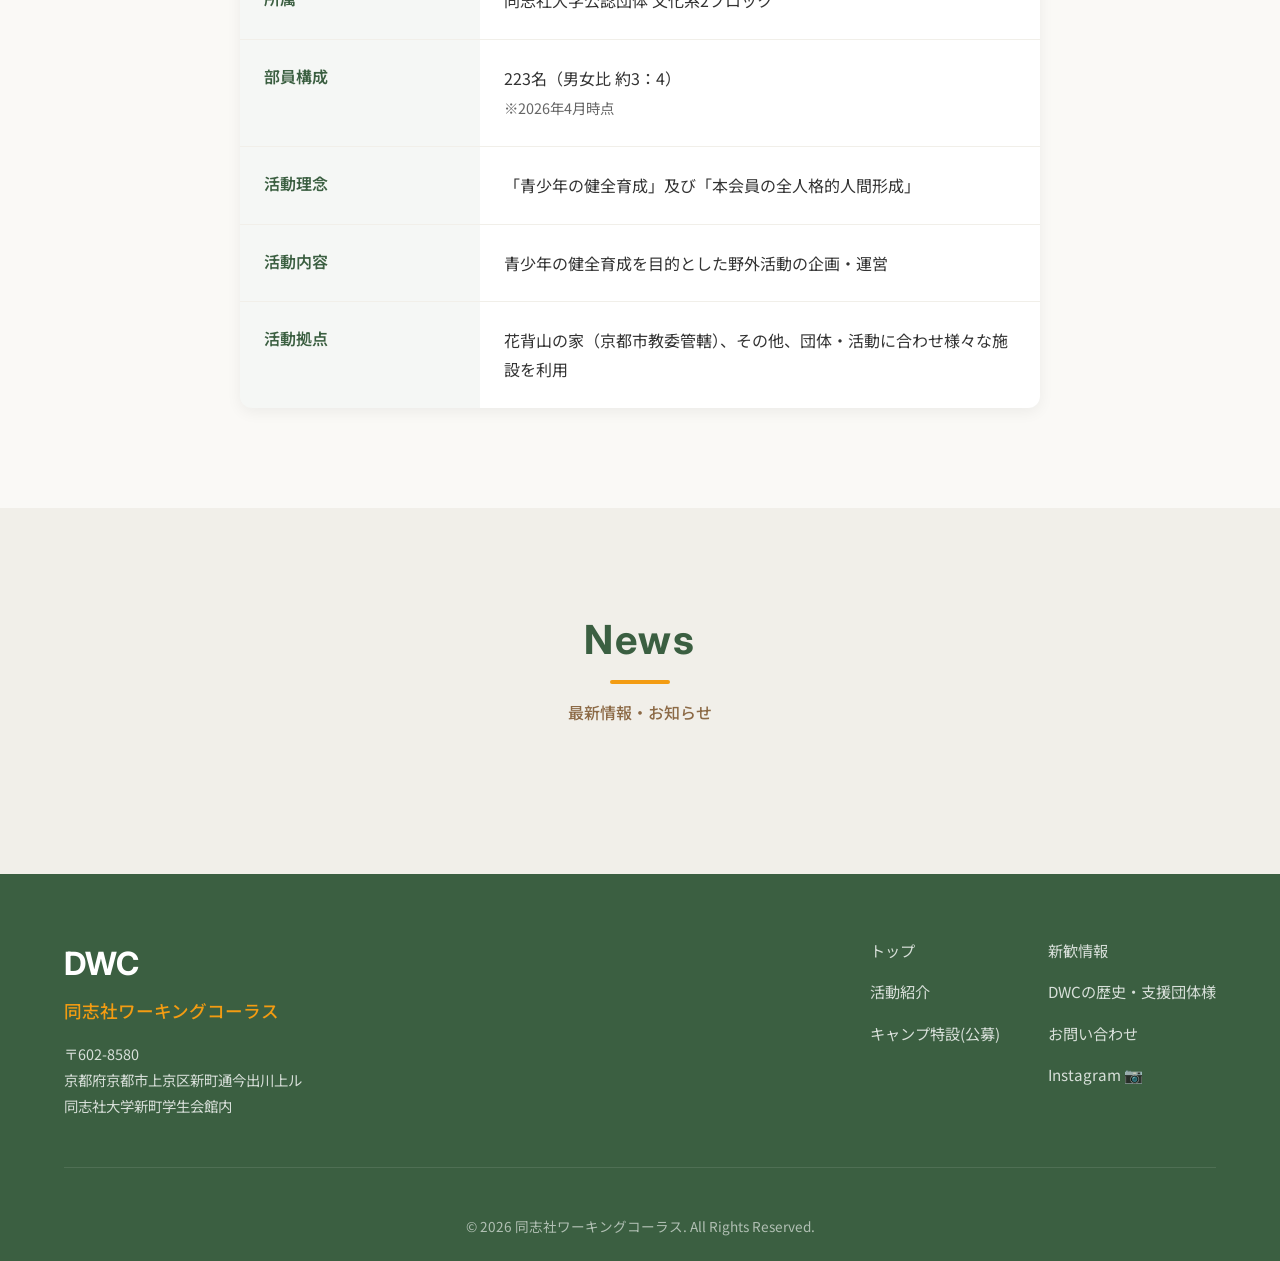
==== commit d8fdb6ae: "Add files via upload" ====
--- a/index.html
+++ b/index.html
@@ -9,6 +9,7 @@
     <link rel="preconnect" href="https://fonts.googleapis.com">
     <link rel="preconnect" href="https://fonts.gstatic.com" crossorigin>
     <link href="https://fonts.googleapis.com/css2?family=Inter:wght@400;600;700&family=Noto+Sans+JP:wght@400;500;700&display=swap" rel="stylesheet">
+    <link href="https://fonts.googleapis.com/css2?family=Zen+Maru+Gothic:wght@700&display=swap" rel="stylesheet">
     <link rel="stylesheet" href="style.css">
     <meta property="og:site_name" content="同志社ワーキングコーラス (DWC)">
     <script type="application/ld+json">
--- a/style.css
+++ b/style.css
@@ -275,6 +275,8 @@
 }
 
 .hero-title {
+    font-family: 'Zen Maru Gothic', 'Noto Sans JP', sans-serif;
+    font-weight: 700;
     font-size: 3.5rem;
     margin-bottom: 24px;
     text-shadow: 0 2px 4px rgba(0,0,0,0.5);
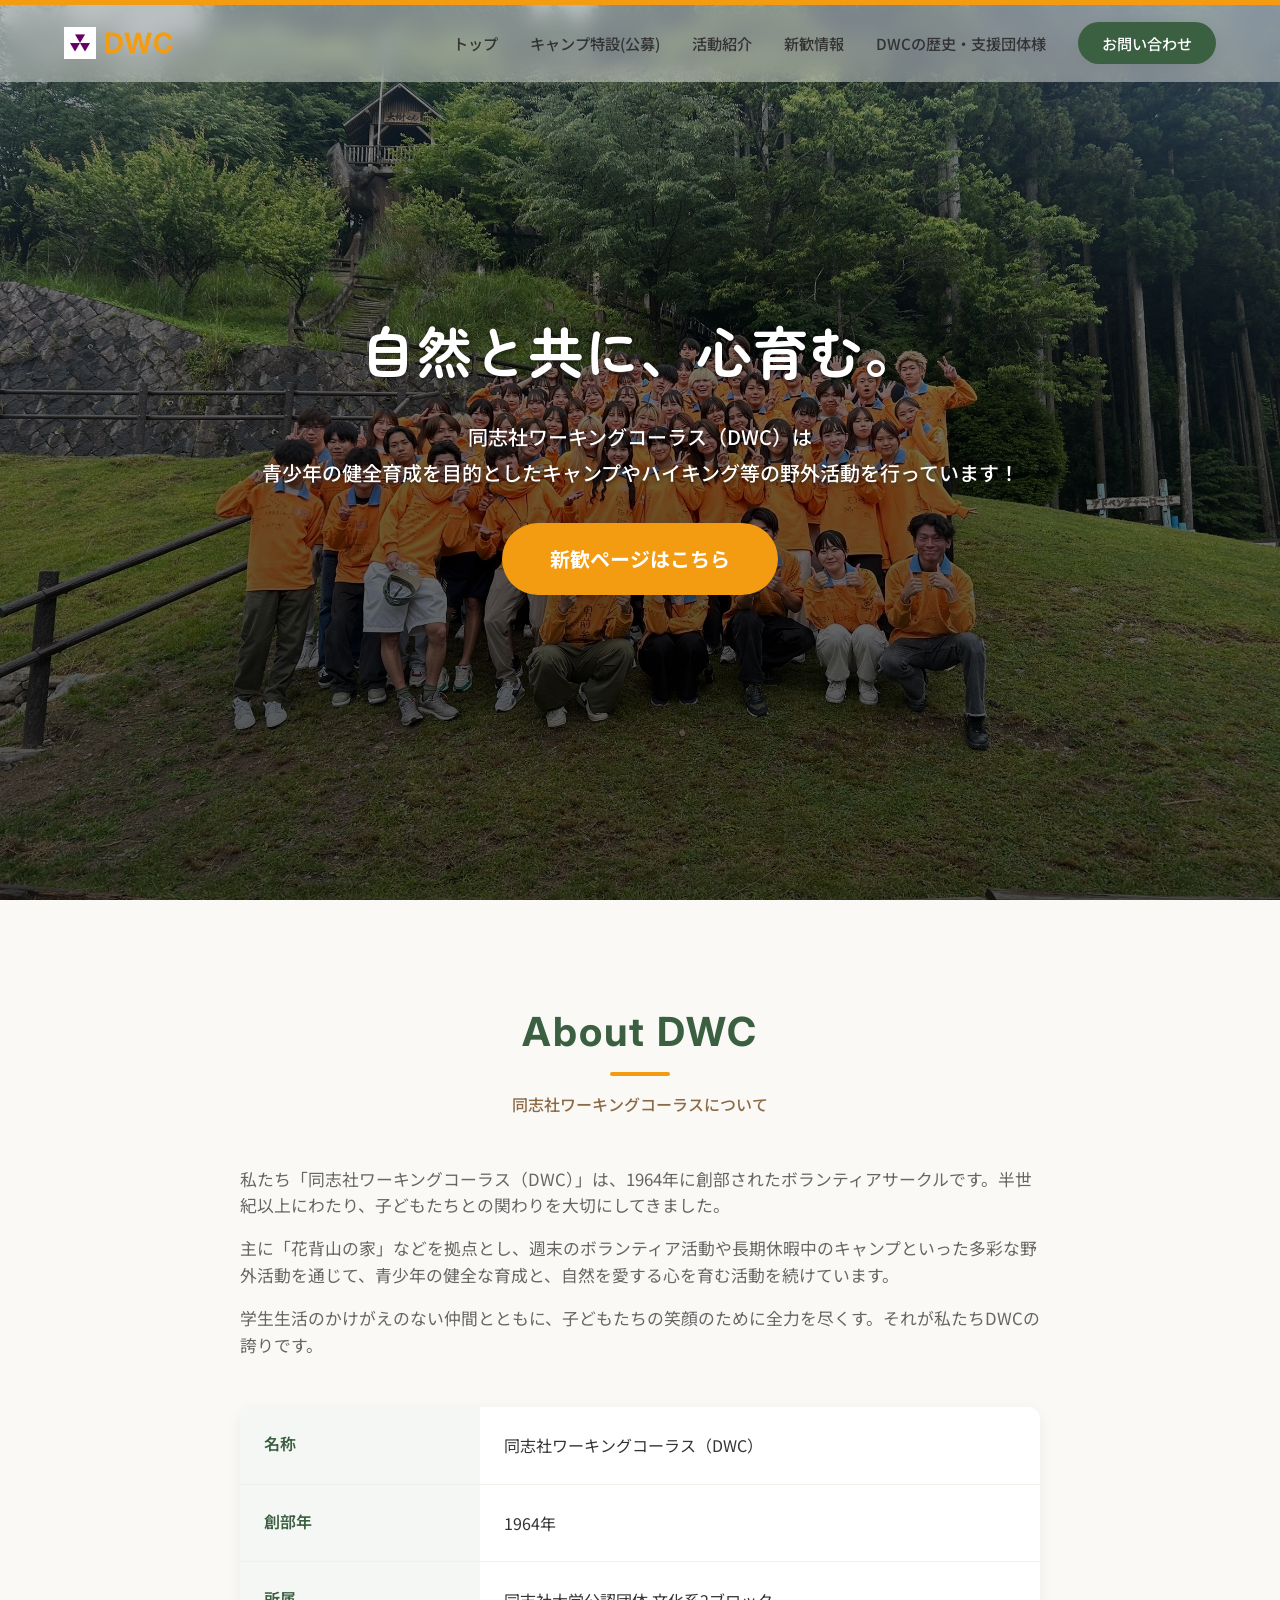
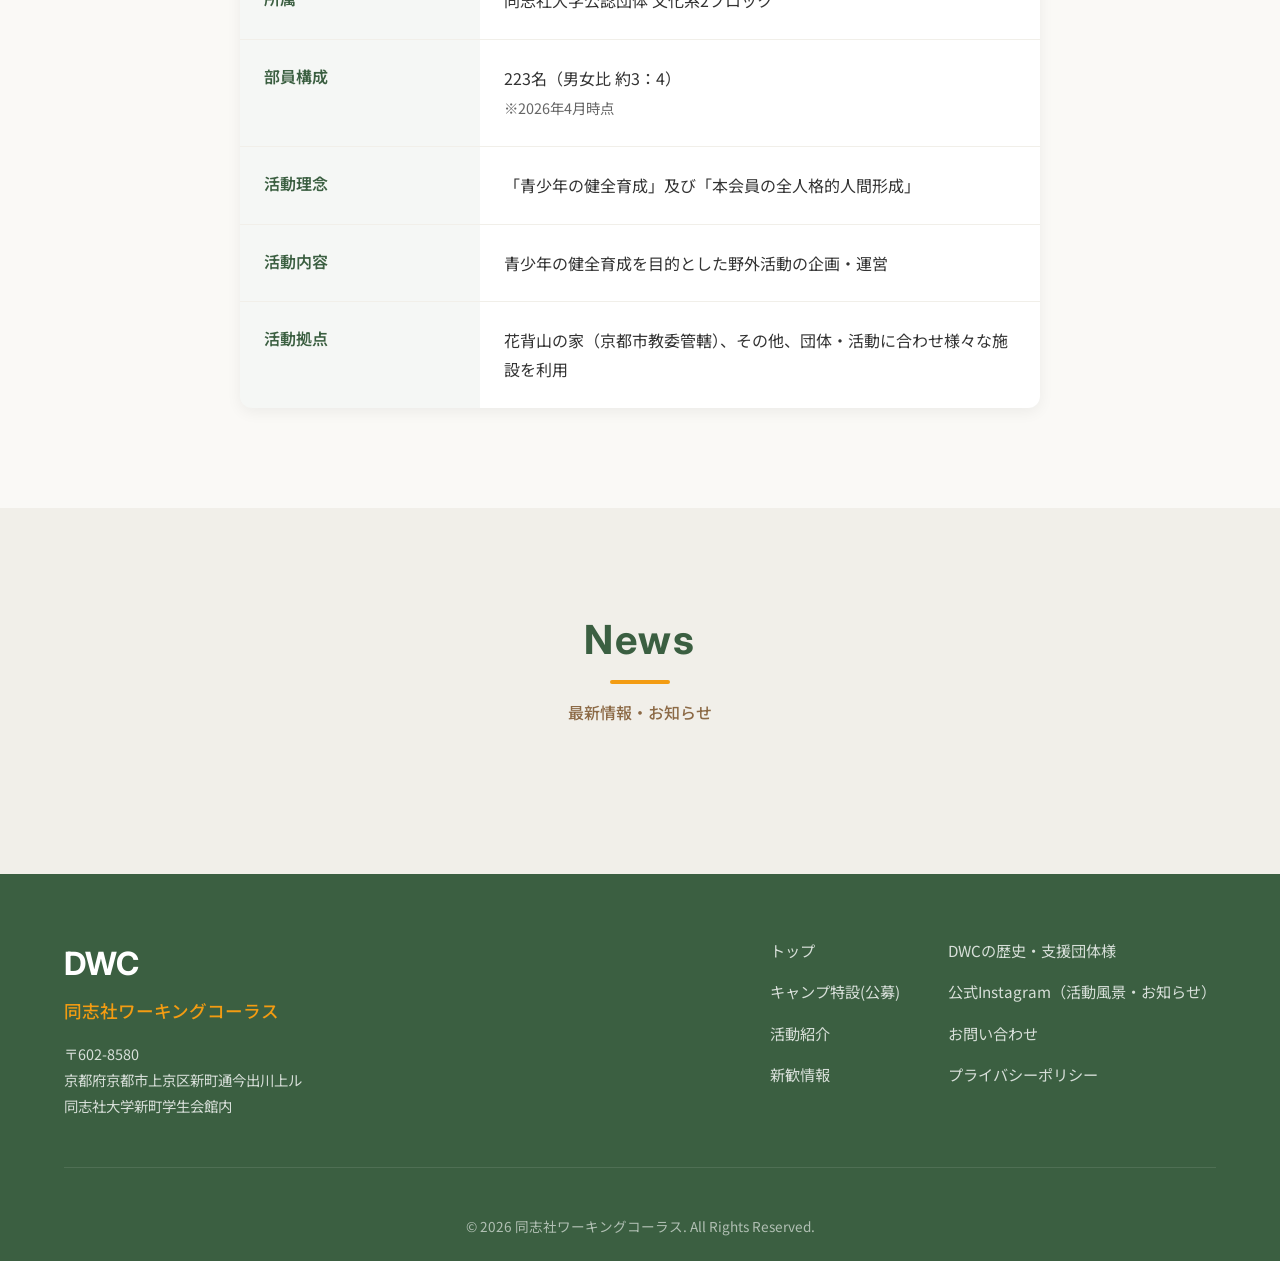
==== commit cb314631: "Add files via upload" ====
--- a/index.html
+++ b/index.html
@@ -32,7 +32,7 @@
                 <h1 class="hero-title fade-in-up">自然と共に、心育む。</h1>
                 <p class="hero-subtitle fade-in-up delay-1">同志社ワーキングコーラス（DWC）は<br>青少年の健全育成を目的としたキャンプやハイキング等の野外活動を行っています！</p>
                 <div class="hero-cta" style="margin-top: 32px;">
-                    <a href="camp.html" class="btn-large btn-accent">夏の公募キャンプ 特設ページはこちら</a>
+                    <a href="recruit.html" class="btn-large btn-accent">新歓ページはこちら</a>
                 </div>
             </div>
         </section>
--- a/style.css
+++ b/style.css
@@ -1127,6 +1127,38 @@
     color: var(--color-white);
 }
 
+/* Info Box */
+.info-box {
+    background-color: #f9f9f9;
+    border-left: 4px solid var(--color-accent);
+    padding: 24px;
+    border-radius: 8px;
+    box-shadow: var(--shadow-sm);
+}
+.info-box h3 {
+    color: var(--color-primary);
+    font-size: 1.25rem;
+    margin-bottom: 12px;
+}
+.info-box p {
+    margin-bottom: 12px;
+    color: var(--color-text);
+}
+.info-box ul {
+    list-style-type: none;
+    margin-bottom: 16px;
+    padding-left: 8px;
+}
+.info-box ul li {
+    margin-bottom: 8px;
+    color: var(--color-text);
+}
+.info-box .text-small {
+    font-size: 0.85rem;
+    color: var(--color-text-light);
+    margin-bottom: 0;
+}
+
 .form-container {
     max-width: 800px;
     margin: 0 auto;
@@ -1260,3 +1292,251 @@
     color: var(--color-text-light);
     line-height: 1.6;
 }
+
+/* ==========================================================================
+   Camp Page LP Enhancements (Phase 3)
+   ========================================================================== */
+
+/* 1. Quick Links (目次チップ) */
+.quick-links-wrapper {
+    transition: var(--transition-normal);
+}
+.btn-quick {
+    display: inline-block;
+    padding: 8px 20px;
+    font-size: 0.9rem;
+    font-weight: 600;
+    color: var(--color-primary);
+    background-color: var(--color-bg);
+    border: 1px solid rgba(59, 95, 65, 0.2);
+    border-radius: 50px;
+    transition: var(--transition-fast);
+}
+.btn-quick:hover {
+    background-color: var(--color-primary);
+    color: var(--color-white);
+    transform: translateY(-2px);
+    box-shadow: var(--shadow-sm);
+}
+
+/* 2. Strengths Card Grid */
+.strengths-grid {
+    margin-top: 40px;
+}
+.strength-card {
+    background-color: var(--color-white);
+    padding: 40px 32px;
+    border-radius: 12px;
+    box-shadow: var(--shadow-sm);
+    position: relative;
+    overflow: hidden;
+    border-top: 4px solid var(--color-accent);
+    transition: var(--transition-normal);
+}
+.strength-card:hover {
+    transform: translateY(-5px);
+    box-shadow: var(--shadow-md);
+}
+.strength-number {
+    font-size: 3.5rem;
+    font-weight: 700;
+    color: rgba(243, 156, 18, 0.1);
+    position: absolute;
+    top: -10px;
+    right: 20px;
+    font-family: var(--font-heading);
+}
+.strength-card h3 {
+    font-size: 1.25rem;
+    color: var(--color-primary);
+    margin-bottom: 16px;
+    position: relative;
+    z-index: 1;
+}
+.strength-card p {
+    font-size: 0.95rem;
+    color: var(--color-text-light);
+    line-height: 1.7;
+    text-align: left;
+}
+
+/* 3. Timeline Schedule */
+.timeline-wrapper {
+    max-width: 800px;
+    margin: 40px auto 0;
+    position: relative;
+}
+.day-title {
+    font-size: 1.5rem;
+    color: var(--color-primary);
+    background-color: var(--color-bg-light);
+    padding: 10px 20px;
+    border-radius: 6px;
+    margin-bottom: 24px;
+    display: inline-block;
+}
+.timeline-container {
+    position: relative;
+    padding-left: 32px;
+    border-left: 3px solid var(--color-primary-light);
+    margin-left: 20px;
+}
+.timeline-item {
+    position: relative;
+    margin-bottom: 32px;
+    display: flex;
+    align-items: flex-start;
+    gap: 16px;
+}
+.timeline-item::before {
+    content: '';
+    position: absolute;
+    left: -39px;
+    top: 6px;
+    width: 12px;
+    height: 12px;
+    border-radius: 50%;
+    background-color: var(--color-white);
+    border: 3px solid var(--color-primary);
+    z-index: 2;
+}
+.timeline-item.highlight::before {
+    width: 16px;
+    height: 16px;
+    left: -41px;
+    top: 8px;
+    background-color: var(--color-accent);
+    border: 3px solid var(--color-white);
+    box-shadow: 0 0 0 3px var(--color-primary);
+}
+.timeline-item .time {
+    font-family: var(--font-heading);
+    font-weight: 700;
+    color: var(--color-secondary);
+    min-width: 60px;
+    padding-top: 2px;
+}
+.timeline-item .content {
+    font-size: 1.05rem;
+    color: var(--color-text);
+}
+.timeline-item .card-content {
+    background: var(--color-white);
+    padding: 24px;
+    border-radius: 12px;
+    box-shadow: var(--shadow-sm);
+    width: 100%;
+    border-left: 4px solid var(--color-accent);
+}
+.timeline-item .card-content h4 {
+    font-size: 1.2rem;
+    color: var(--color-primary);
+    margin-bottom: 12px;
+}
+.timeline-img {
+    width: 100%;
+    max-height: 240px;
+    object-fit: cover;
+    border-radius: 8px;
+    margin-bottom: 12px;
+    box-shadow: var(--shadow-sm);
+}
+.timeline-item .card-content p {
+    font-size: 0.95rem;
+    color: var(--color-text-light);
+    line-height: 1.6;
+}
+
+/* 4. Floating CTA (スマホ用固定ボタン) */
+.floating-cta {
+    position: fixed;
+    bottom: 24px;
+    left: 50%;
+    transform: translateX(-50%);
+    width: calc(100% - 48px);
+    max-width: 400px;
+    z-index: 999;
+    display: none; /* デフォルトは非表示（PC環境） */
+}
+.btn-floating {
+    display: block;
+    background-color: var(--color-accent);
+    color: var(--color-white) !important;
+    text-align: center;
+    padding: 16px;
+    font-size: 1.1rem;
+    font-weight: 700;
+    border-radius: 50px;
+    box-shadow: 0 8px 24px rgba(243, 156, 18, 0.4);
+    transition: var(--transition-normal);
+}
+.btn-floating:hover {
+    background-color: #d67118;
+    transform: scale(1.02);
+}
+
+/* 5. Responsive Optimization for New Elements */
+@media (max-width: 768px) {
+    .camp-hero h1 {
+        font-size: 2.2rem !important;
+    }
+    .camp-hero h1 span {
+        font-size: 1.3rem !important;
+    }
+    .quick-links-wrapper {
+        top: 60px; /* Adjust for mobile header height */
+        padding: 12px 0;
+    }
+    .btn-quick {
+        padding: 6px 14px;
+        font-size: 0.8rem;
+    }
+    .timeline-container {
+        margin-left: 10px;
+    }
+    .timeline-item {
+        flex-direction: column;
+        gap: 4px;
+    }
+    .timeline-item .time {
+        font-size: 0.9rem;
+    }
+    /* スマホ環境のみ追従ボタンを表示 */
+    .floating-cta {
+        display: block;
+    }
+    /* 追従ボタンと被らないように最下部に余白を追加 */
+    body {
+        padding-bottom: 80px;
+    }
+}
+
+/* ==========================================================================
+   Scroll Animation Classes (Phase 2)
+   ========================================================================== */
+
+/* 初期状態（透明で少し下に下がっている状態） */
+.fade-in-scroll {
+    opacity: 0;
+    transform: translateY(30px);
+    transition: opacity 0.8s ease-out, transform 0.8s ease-out;
+}
+
+/* 画面内に入った時の状態（不透明になり元の位置に戻る） */
+.fade-in-scroll.is-visible {
+    opacity: 1;
+    transform: translateY(0);
+}
+
+/* 強みカード（グリッド）表示時の時間差演出（ディレイ） */
+.strengths-grid .strength-card:nth-child(1) { transition-delay: 0s; }
+.strengths-grid .strength-card:nth-child(2) { transition-delay: 0.15s; }
+.strengths-grid .strength-card:nth-child(3) { transition-delay: 0.3s; }
+.strengths-grid .strength-card:nth-child(4) { transition-delay: 0.45s; }
+
+/* スマホ表示時はディレイを解除（縦1列になるため順番にフェードインさせる） */
+@media (max-width: 768px) {
+    .strengths-grid .strength-card {
+        transition-delay: 0s !important;
+    }
+}
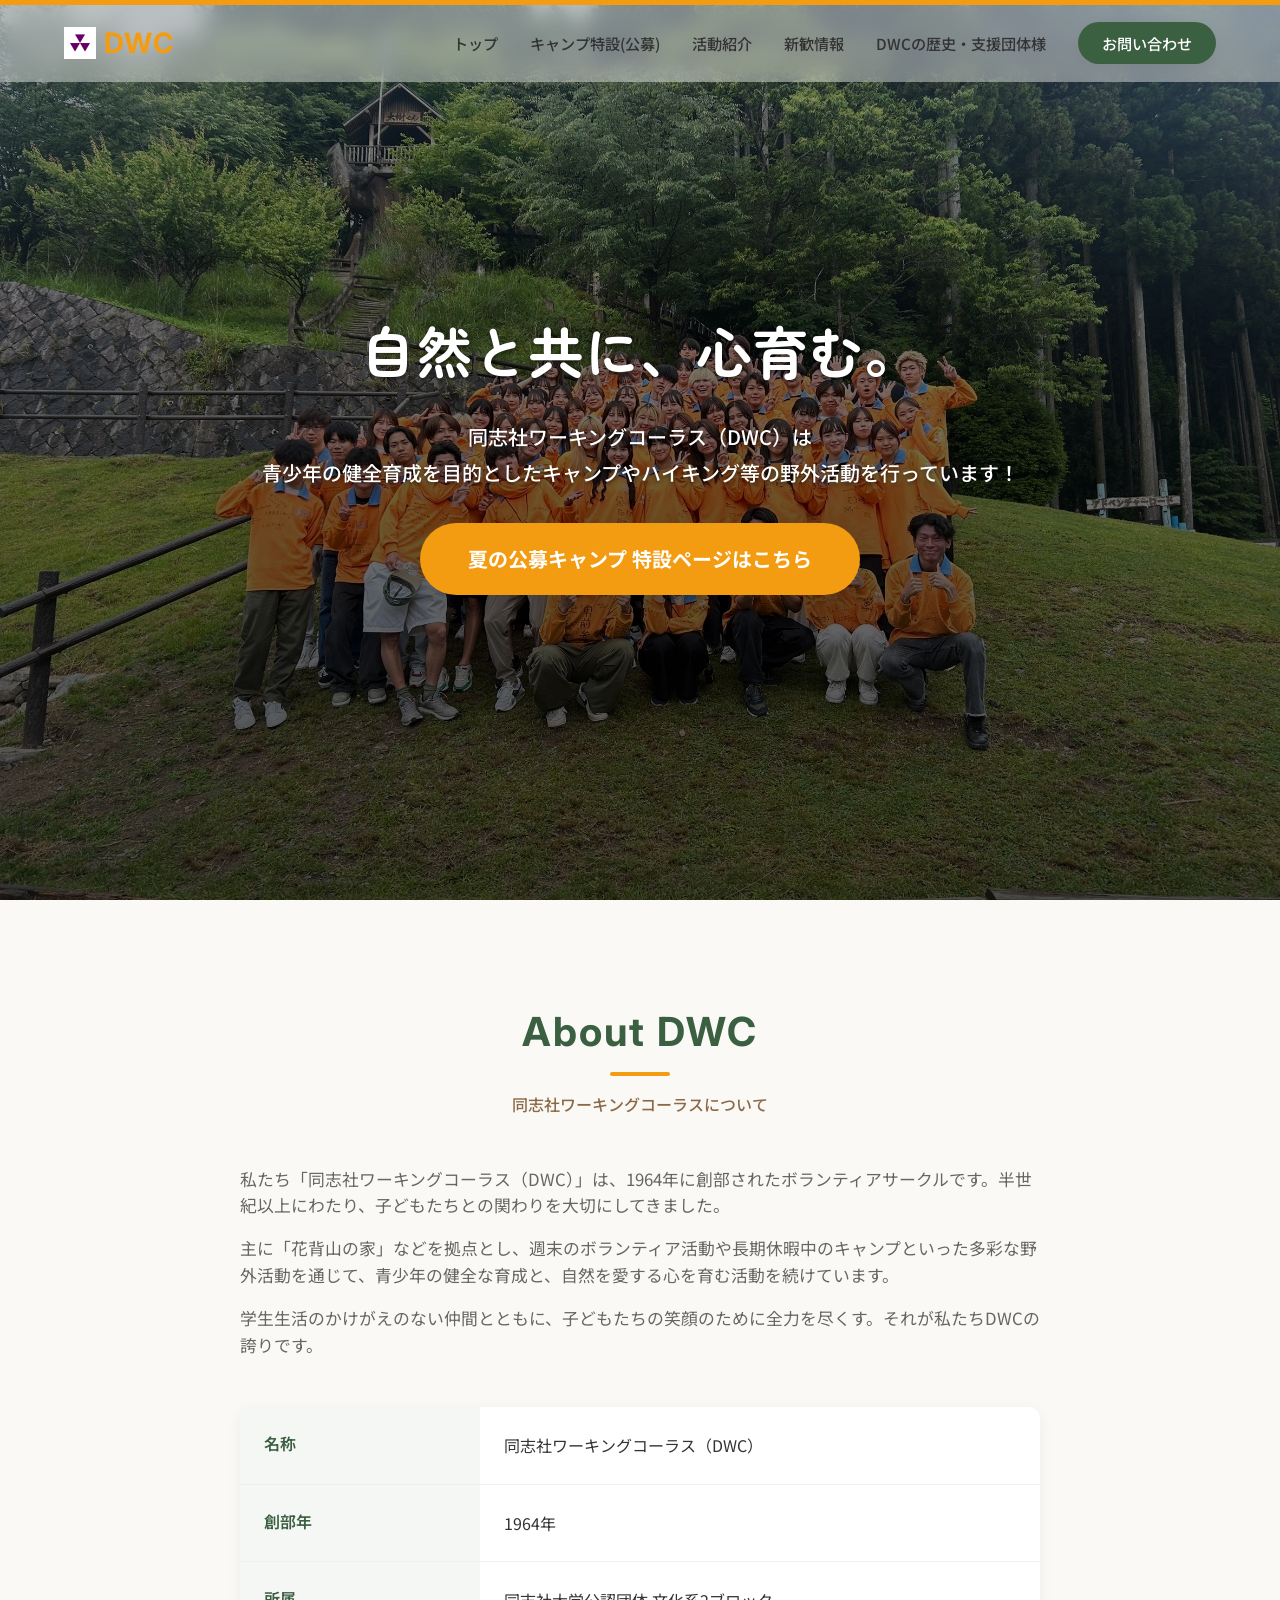
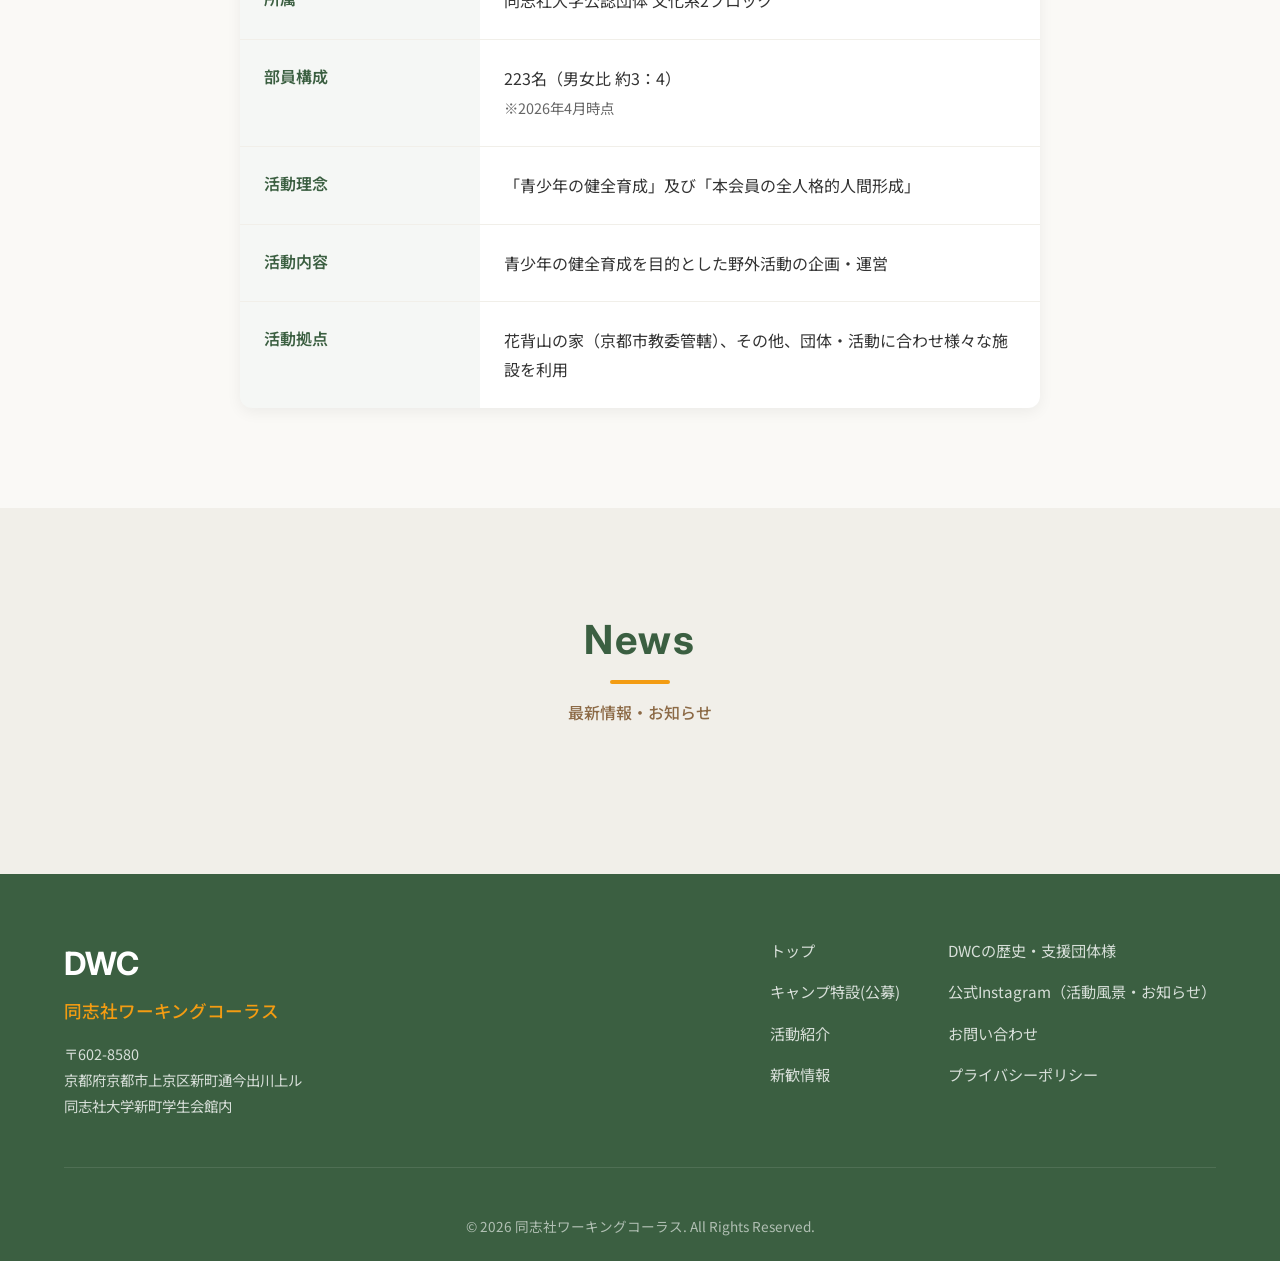
==== commit 0fa0a900: "Add files via upload" ====
--- a/index.html
+++ b/index.html
@@ -32,7 +32,7 @@
                 <h1 class="hero-title fade-in-up">自然と共に、心育む。</h1>
                 <p class="hero-subtitle fade-in-up delay-1">同志社ワーキングコーラス（DWC）は<br>青少年の健全育成を目的としたキャンプやハイキング等の野外活動を行っています！</p>
                 <div class="hero-cta" style="margin-top: 32px;">
-                    <a href="recruit.html" class="btn-large btn-accent">新歓ページはこちら</a>
+                    <a href="camp.html" class="btn-large btn-accent">夏の公募キャンプ 特設ページはこちら</a>
                 </div>
             </div>
         </section>
--- a/style.css
+++ b/style.css
@@ -867,12 +867,12 @@
 .cta-title {
     font-size: 2.5rem;
     margin-bottom: 16px;
-    color: var(--color-white);
+    color: var(--color-primary);
 }
 .cta-desc {
     font-size: 1.1rem;
     margin-bottom: 40px;
-    opacity: 0.9;
+    color: var(--color-text);
 }
 .cta-button-wrapper {
     margin-bottom: 16px;
@@ -1540,3 +1540,276 @@
         transition-delay: 0s !important;
     }
 }
+
+/* ==========================================================================
+   DWC Camp Page Professional LP Styles
+   ========================================================================== */
+
+/* ページヘッダーの補正 */
+.camp-tag {
+    font-size: 1rem;
+    font-weight: bold;
+    color: var(--color-accent);
+    margin-bottom: 8px;
+    letter-spacing: 0.1em;
+}
+.page-header-split h1 span {
+    font-size: 1.4rem;
+    font-weight: normal;
+    display: block;
+    margin-top: 8px;
+    color: rgba(255,255,255,0.9);
+}
+
+/* クイックリンク（目次チップ）の横スクロール・固定・アニメーション制御 */
+.quick-links-wrapper {
+    background-color: var(--color-white);
+    padding: 16px 0;
+    border-bottom: 1px solid var(--color-bg-light);
+    position: sticky;
+    top: 70px; /* ヘッダーの下に固定 */
+    z-index: 100;
+    box-shadow: 0 4px 15px rgba(0,0,0,0.05);
+    transition: transform 0.3s ease-in-out; /* JSで隠す時のアニメーション */
+}
+/* JSで下スクロール時に付与されるクラス */
+.quick-links-wrapper.is-hidden {
+    transform: translateY(-150%);
+}
+.quick-links-container {
+    max-width: 1200px;
+    margin: 0 auto;
+    padding: 0 24px;
+    display: flex;
+    justify-content: center;
+    gap: 12px;
+}
+.btn-quick {
+    display: inline-block;
+    padding: 8px 20px;
+    font-size: 0.9rem;
+    font-weight: 600;
+    color: var(--color-primary);
+    background-color: var(--color-bg);
+    border: 1px solid rgba(59, 95, 65, 0.2);
+    border-radius: 50px;
+    transition: var(--transition-fast);
+    white-space: nowrap;
+}
+.btn-quick:hover {
+    background-color: var(--color-primary);
+    color: var(--color-white);
+    transform: translateY(-2px);
+}
+.btn-quick-cta {
+    background-color: var(--color-accent);
+    color: var(--color-white);
+    border-color: var(--color-accent);
+}
+.btn-quick-cta:hover {
+    background-color: #d67118;
+    color: var(--color-white);
+}
+
+/* 私たちの想い（Philosophy）カードスタイル */
+.philosophy-container {
+    max-width: 800px;
+}
+.philosophy-card {
+    margin-bottom: 32px;
+    background: var(--color-white);
+    padding: 32px;
+    border-radius: 12px;
+    box-shadow: var(--shadow-sm);
+}
+.philosophy-card:last-child {
+    margin-bottom: 0;
+}
+.philosophy-card h3 {
+    color: var(--color-primary);
+    margin-bottom: 12px;
+}
+.philosophy-card.card-accent { border-left: 4px solid var(--color-accent); }
+.philosophy-card.card-primary { border-left: 4px solid var(--color-primary); }
+.philosophy-card.card-secondary { border-left: 4px solid var(--color-secondary); }
+.value-list { padding-left: 20px; }
+.value-list li { margin-bottom: 12px; color: var(--color-text); }
+.value-list li:last-child { margin-bottom: 0; }
+
+/* 中間CTA・ポリシーアラート補正 */
+.mid-cta-wrapper {
+    padding: 60px 24px;
+    background-color: var(--color-white);
+}
+.policy-alert {
+    font-size: 0.95rem;
+    margin-bottom: 16px;
+    color: var(--color-text);
+}
+.policy-alert a {
+    color: var(--color-primary);
+    font-weight: bold;
+    text-decoration: underline;
+    margin: 0 4px;
+}
+
+/* 独立した保護者説明会（Briefing）セクションのデザイン */
+.briefing-box {
+    max-width: 850px;
+    margin: 0 auto;
+    background-color: var(--color-white);
+    padding: 40px;
+    border-radius: 16px;
+    box-shadow: var(--shadow-sm);
+    border: 2px solid var(--color-accent);
+}
+.briefing-box-title {
+    color: var(--color-accent);
+    font-size: 1.4rem;
+    border-bottom: 2px dashed var(--color-bg-light);
+    padding-bottom: 12px;
+    margin-bottom: 24px;
+}
+.warning-box {
+    background-color: #fff8e1;
+    border-left: 4px solid #ffc107;
+    padding: 24px;
+    margin-bottom: 32px;
+    border-radius: 0 8px 8px 0;
+    text-align: left;
+}
+.warning-title {
+    font-weight: bold;
+    color: #b08d00;
+    margin-bottom: 12px;
+    font-size: 1.05rem;
+}
+.warning-box p {
+    font-size: 0.95rem;
+    margin-bottom: 8px;
+    color: var(--color-text);
+}
+.warning-highlight {
+    color: #c0392b !important;
+    font-weight: bold;
+    margin-top: 12px !important;
+    line-height: 1.6;
+}
+.insta-alert-box {
+    margin-top: 20px;
+    padding-top: 16px;
+    border-top: 1px dashed rgba(176, 141, 0, 0.3);
+}
+.btn-insta-wide {
+    display: block;
+    background: linear-gradient(45deg, #f09433 0%, #e6683c 25%, #dc2743 50%, #cc2366 75%, #bc1888 100%);
+    color: var(--color-white) !important;
+    text-align: center;
+    padding: 14px;
+    border-radius: 8px;
+    font-weight: bold;
+    margin-top: 12px;
+    box-shadow: var(--shadow-sm);
+    transition: var(--transition-normal);
+}
+.btn-insta-wide:hover {
+    transform: translateY(-2px);
+    box-shadow: var(--shadow-md);
+}
+.briefing-content-list h4, .briefing-schedule h4 {
+    color: var(--color-primary);
+    margin-bottom: 12px;
+    font-size: 1.1rem;
+    text-align: left;
+}
+.briefing-content-list ul {
+    list-style: none;
+    padding-left: 0;
+    margin-bottom: 32px;
+    text-align: left;
+}
+.briefing-content-list li {
+    margin-bottom: 8px;
+    color: var(--color-text);
+}
+.briefing-table {
+    width: 100%;
+    border-collapse: collapse;
+    font-size: 0.95rem;
+    margin-bottom: 16px;
+}
+.briefing-table tr {
+    border-bottom: 1px solid var(--color-bg-light);
+}
+.briefing-table tr:last-child {
+    border-bottom: none;
+}
+.briefing-table th {
+    padding: 16px 8px;
+    text-align: left;
+    width: 25%;
+    color: var(--color-text);
+    vertical-align: top;
+}
+.briefing-table td {
+    padding: 16px 8px;
+    color: var(--color-text);
+    text-align: left;
+    line-height: 1.6;
+}
+.briefing-note {
+    font-size: 0.85rem;
+    color: var(--color-text-light);
+    text-align: left;
+}
+.briefing-btn-wrapper {
+    text-align: center;
+    margin-top: 40px;
+}
+.btn-briefing-reserve {
+    border: 2px solid var(--color-accent);
+    color: var(--color-accent);
+    font-size: 1.15rem;
+    padding: 16px 48px;
+    display: inline-block;
+    border-radius: 50px;
+}
+.btn-briefing-reserve:hover {
+    background-color: var(--color-accent);
+    color: var(--color-white) !important;
+}
+
+/* スマホ・レスポンシブ環境での目次横スクロール化 */
+@media (max-width: 768px) {
+    .quick-links-wrapper {
+        top: 60px;
+        padding: 12px 0;
+    }
+    .quick-links-container {
+        justify-content: flex-start;
+        overflow-x: auto;
+        padding: 0 16px;
+        /* スクロールバーを非表示にする（美しいUIのため） */
+        -ms-overflow-style: none;
+        scrollbar-width: none;
+    }
+    .quick-links-container::-webkit-scrollbar {
+        display: none;
+    }
+    .btn-quick {
+        padding: 6px 16px;
+        font-size: 0.85rem;
+    }
+    .briefing-box {
+        padding: 24px 16px;
+    }
+    .briefing-table th, .briefing-table td {
+        display: block;
+        width: 100%;
+        padding: 8px 0;
+    }
+    .briefing-table th {
+        border-bottom: none;
+        padding-bottom: 0;
+    }
+}
